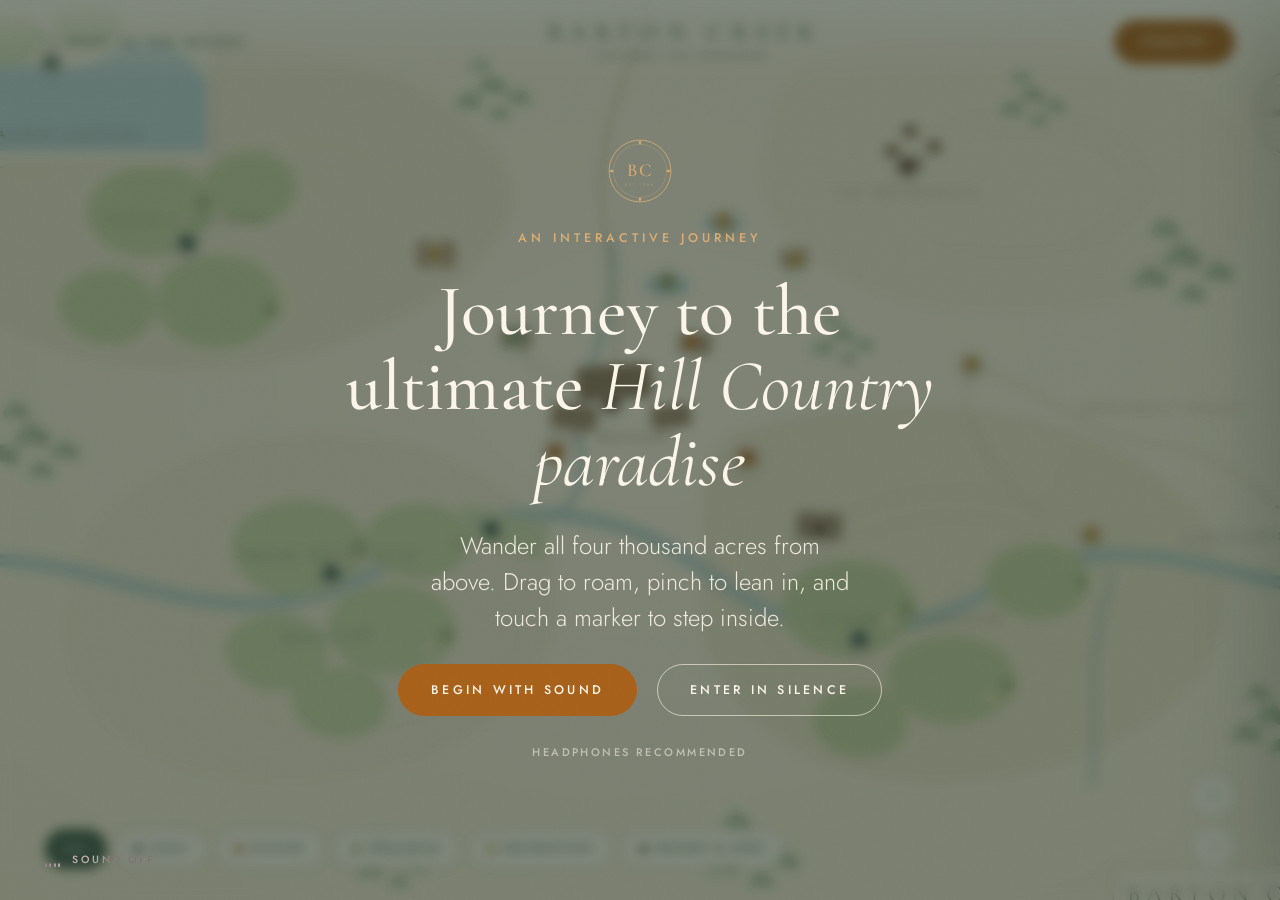
==== explore.html @ b6c53c21 "Build Barton Creek resort site — cinematic multi-page experience Eleven-page static site for Omni Ba" ====
<!DOCTYPE html>
<html lang="en" class="no-js">
<head>
<meta charset="utf-8">
<meta name="viewport" content="width=device-width, initial-scale=1">
<title>Explore the Map — Barton Creek | An Omni Resort & Spa</title>
<meta name="description" content="An interactive journey across all four thousand acres of Barton Creek — the courses, the spa, the creek and everything in between.">
<meta property="og:title" content="Explore the Map — Barton Creek | An Omni Resort & Spa">
<meta property="og:description" content="An interactive journey across all four thousand acres of Barton Creek — the courses, the spa, the creek and everything in between.">
<meta property="og:type" content="website">
<meta property="og:image" content="https://images.unsplash.com/photo-1470071459604-3b5ec3a7fe05?q=80&w=1200&auto=format&fit=crop">
<meta name="theme-color" content="#2c4434">
<link rel="icon" href="data:image/svg+xml,%3Csvg xmlns='http://www.w3.org/2000/svg' viewBox='0 0 64 64'%3E%3Crect width='64' height='64' rx='14' fill='%232c4434'/%3E%3Ctext x='32' y='42' text-anchor='middle' font-family='Georgia,serif' font-size='26' letter-spacing='1' fill='%23fbf6e9'%3EBC%3C/text%3E%3C/svg%3E">
<link rel="preconnect" href="https://fonts.googleapis.com">
<link rel="preconnect" href="https://fonts.gstatic.com" crossorigin>
<link href="https://fonts.googleapis.com/css2?family=Cormorant+Garamond:ital,wght@0,300;0,400;0,500;0,600;1,300;1,400;1,500&family=Jost:ital,wght@0,300;0,400;0,500;1,300&display=swap" rel="stylesheet">
<link rel="stylesheet" href="assets/css/main.css">
<script>(function(){var d=document.documentElement;d.className=d.className.replace("no-js","js");try{if(sessionStorage.getItem("bc-veil")==="1")d.classList.add("veiling");}catch(e){}})();</script>
<noscript><style>[data-reveal],[data-hero-line],[data-hero-fade]{opacity:1!important;transform:none!important}.veil,.preloader,.cursor{display:none!important}</style></noscript>
</head>
<body class="explore-body">
<a class="skip-link" href="#main">Skip to content</a>

<div class="veil" aria-hidden="true"><div class="veil__mark"><svg viewBox="0 0 88 88" fill="none" aria-hidden="true">
<circle cx="44" cy="44" r="42.5" stroke="currentColor" stroke-width="1.1"/>
<circle cx="44" cy="44" r="36.5" stroke="currentColor" stroke-width="0.55" opacity="0.65"/>
<path d="M44 1.8l2 3.1-2 3.1-2-3.1z" fill="currentColor"/>
<path d="M44 79.9l2 3.1-2 3.1-2-3.1z" fill="currentColor"/>
<path d="M1.8 44l3.1-2 3.1 2-3.1 2z" fill="currentColor"/>
<path d="M79.9 44l3.1-2 3.1 2-3.1 2z" fill="currentColor"/>
<text x="44" y="51.5" text-anchor="middle" font-family="Cormorant Garamond, Georgia, serif" font-size="25" font-weight="500" letter-spacing="3" fill="currentColor">BC</text>
<text x="44" y="64" text-anchor="middle" font-family="Jost, sans-serif" font-size="5.2" letter-spacing="2.6" fill="currentColor" opacity="0.8">EST 1986</text>
</svg></div></div>
<div class="grain" aria-hidden="true"></div>
<div class="cursor" aria-hidden="true"><span class="cursor__ring"><span class="cursor__label"></span></span><span class="cursor__dot"></span></div>

<main id="main">
<div class="explore-app">
  <div class="explore-stage">
    <div class="explore-canvas">
      <svg viewBox="0 0 1600 1100" preserveAspectRatio="xMidYMid slice" xmlns="http://www.w3.org/2000/svg" role="img" aria-label="Illustrated map of the Barton Creek estate">
<defs>
  <radialGradient id="mapglow" cx="50%" cy="42%" r="75%">
    <stop offset="0%" stop-color="#f6efdc"/><stop offset="100%" stop-color="#ece2c8"/>
  </radialGradient>
  <g id="oak"><circle cx="0" cy="0" r="9" fill="#aebd9b"/><circle cx="10" cy="5" r="7" fill="#a3b390"/><circle cx="-9" cy="6" r="6.5" fill="#b6c4a4"/></g>
  <g id="grove">
    <use href="#oak" transform="translate(0,0)"/><use href="#oak" transform="translate(30,14) scale(0.8)"/>
    <use href="#oak" transform="translate(-26,18) scale(0.9)"/><use href="#oak" transform="translate(8,32) scale(0.7)"/>
    <use href="#oak" transform="translate(-14,-22) scale(0.75)"/>
  </g>
</defs>

<rect width="1600" height="1100" fill="url(#mapglow)"/>

<!-- terrain patches -->
<path d="M120 180 C300 90 560 130 640 230 C720 330 560 420 420 450 C260 480 80 420 90 320 C95 260 80 210 120 180Z" fill="#e9dfc6" opacity="0.8"/>
<path d="M300 560 C440 480 660 520 700 640 C740 760 620 860 460 870 C300 880 200 800 210 700 C216 640 240 600 300 560Z" fill="#ede3ca" opacity="0.9"/>
<path d="M880 520 C1060 460 1300 500 1360 620 C1420 740 1300 860 1100 870 C940 878 840 780 850 670 C856 610 840 560 880 520Z" fill="#e8ddc2" opacity="0.85"/>
<path d="M950 150 C1120 90 1340 130 1400 230 C1450 320 1340 390 1180 400 C1020 410 900 340 910 250 C915 210 920 180 950 150Z" fill="#eee4cd" opacity="0.8"/>

<!-- contour lines -->
<g fill="none" stroke="#c9bb98" stroke-width="1" opacity="0.55">
  <path d="M340 250 C420 210 540 230 570 290 C600 350 520 400 430 405 C340 410 270 360 280 310 C286 280 300 265 340 250Z"/>
  <path d="M355 268 C425 235 525 252 550 300 C575 348 510 388 435 392 C360 396 300 356 308 316 C313 292 322 280 355 268Z" opacity="0.8"/>
  <path d="M372 287 C430 262 508 276 528 312 C548 348 498 378 440 380 C382 382 332 352 338 322 C342 304 348 296 372 287Z" opacity="0.6"/>
  <path d="M430 640 C510 600 630 620 660 690 C690 760 600 815 500 820 C400 825 330 770 340 715 C346 680 365 665 430 640Z"/>
  <path d="M448 660 C515 628 615 644 640 700 C665 756 590 800 508 804 C426 808 368 762 376 718 C381 690 395 678 448 660Z" opacity="0.75"/>
  <path d="M468 682 C520 658 595 670 615 712 C635 754 580 786 518 788 C456 790 412 756 418 724 C422 704 430 696 468 682Z" opacity="0.55"/>
  <path d="M1000 600 C1090 558 1220 580 1255 655 C1290 730 1195 790 1085 795 C975 800 900 742 912 682 C919 645 935 628 1000 600Z"/>
  <path d="M1018 622 C1095 586 1205 604 1235 666 C1265 728 1182 776 1090 780 C998 784 935 736 945 686 C951 654 962 642 1018 622Z" opacity="0.75"/>
  <path d="M1090 215 C1160 185 1265 200 1290 250 C1315 300 1245 340 1165 343 C1085 346 1030 310 1038 272 C1043 248 1052 232 1090 215Z"/>
  <path d="M1105 232 C1165 207 1252 219 1273 260 C1294 301 1236 333 1170 335 C1104 337 1058 308 1065 277 C1069 257 1075 245 1105 232Z" opacity="0.7"/>
</g>

<!-- Barton Creek -->
<path d="M40 660 C200 615 290 700 420 690 C550 680 570 590 710 602 C850 614 868 706 990 716 C1112 726 1150 642 1268 642 C1386 642 1460 700 1572 678"
  fill="none" stroke="#a8c2bb" stroke-width="13" stroke-linecap="round" opacity="0.95"/>
<path d="M40 660 C200 615 290 700 420 690 C550 680 570 590 710 602 C850 614 868 706 990 716 C1112 726 1150 642 1268 642 C1386 642 1460 700 1572 678"
  fill="none" stroke="#cfe0da" stroke-width="4" stroke-linecap="round" opacity="0.9"/>
<path d="M760 330 C775 400 718 470 730 540 C737 580 712 596 706 601" fill="none" stroke="#a8c2bb" stroke-width="7" stroke-linecap="round" opacity="0.8"/>
<path d="M1240 870 C1252 800 1230 740 1262 660" fill="none" stroke="#a8c2bb" stroke-width="6" stroke-linecap="round" opacity="0.7"/>

<!-- entry drive -->
<path d="M804 40 C800 130 740 200 752 300 C760 366 770 420 762 470" fill="none" stroke="#b8a685" stroke-width="5" stroke-dasharray="1 10" stroke-linecap="round"/>
<path d="M762 470 C820 480 858 452 842 430" fill="none" stroke="#b8a685" stroke-width="4" stroke-dasharray="1 9" stroke-linecap="round"/>
<path d="M762 470 C700 480 668 440 664 426" fill="none" stroke="#b8a685" stroke-width="4" stroke-dasharray="1 9" stroke-linecap="round"/>

<!-- trails -->
<path d="M1120 451 C1180 470 1230 520 1300 530 C1380 542 1430 590 1452 628" fill="none" stroke="#a8946f" stroke-width="2.4" stroke-dasharray="2 8" stroke-linecap="round"/>
<path d="M1120 451 C1100 500 1140 560 1190 600" fill="none" stroke="#a8946f" stroke-width="2" stroke-dasharray="2 8" stroke-linecap="round"/>

<!-- fairways: Fazio Canyons (NW) -->
<g fill="#c6d2a2">
  <path d="M250 270 C290 240 350 248 360 286 C370 324 320 350 280 342 C240 334 222 296 250 270Z"/>
  <path d="M330 350 C376 330 430 350 428 390 C426 430 366 446 330 426 C296 408 296 368 330 350Z"/>
  <path d="M232 360 C268 346 308 364 304 398 C300 432 250 440 224 420 C200 402 204 372 232 360Z"/>
  <path d="M362 252 C390 230 436 236 444 266 C452 296 416 318 384 308 C354 300 340 270 362 252Z"/>
</g>
<!-- fairways: Fazio Foothills (SW) -->
<g fill="#c9d4a6">
  <path d="M400 600 C448 574 510 588 514 630 C518 672 458 694 416 678 C378 664 368 620 400 600Z"/>
  <path d="M500 680 C548 660 606 678 604 718 C602 758 540 772 502 752 C468 734 468 696 500 680Z"/>
  <path d="M398 706 C436 690 480 708 476 744 C472 780 418 788 390 766 C366 746 370 718 398 706Z"/>
  <path d="M530 600 C566 580 614 592 618 624 C622 658 576 676 542 662 C512 650 504 616 530 600Z"/>
  <path d="M460 760 C496 744 540 760 536 794 C532 826 482 834 456 814 C434 796 436 772 460 760Z"/>
</g>
<!-- fairways: Coore Crenshaw (SE) -->
<g fill="#c4cf9e">
  <path d="M950 660 C998 634 1060 648 1064 690 C1068 732 1008 754 966 738 C928 724 918 680 950 660Z"/>
  <path d="M1060 730 C1108 710 1166 728 1164 768 C1162 808 1100 822 1062 802 C1028 784 1028 746 1060 730Z"/>
  <path d="M1150 640 C1186 620 1234 632 1238 664 C1242 698 1196 716 1162 702 C1132 690 1124 656 1150 640Z"/>
  <path d="M980 780 C1016 764 1060 780 1056 814 C1052 846 1002 854 976 834 C954 816 956 796 980 780Z"/>
</g>
<!-- greens & bunkers -->
<g>
  <circle cx="352" cy="290" r="7" fill="#9fb079"/><circle cx="420" cy="396" r="7" fill="#9fb079"/>
  <circle cx="508" cy="634" r="7" fill="#9fb079"/><circle cx="596" cy="722" r="7" fill="#9fb079"/><circle cx="610" cy="628" r="6" fill="#9fb079"/>
  <circle cx="1056" cy="694" r="7" fill="#9fb079"/><circle cx="1156" cy="772" r="7" fill="#9fb079"/><circle cx="1230" cy="668" r="6" fill="#9fb079"/>
  <ellipse cx="334" cy="306" rx="6" ry="4" fill="#efe2bd"/><ellipse cx="438" cy="380" rx="6" ry="4" fill="#efe2bd"/>
  <ellipse cx="488" cy="648" rx="7" ry="4.5" fill="#efe2bd"/><ellipse cx="576" cy="736" rx="6" ry="4" fill="#efe2bd"/>
  <ellipse cx="1036" cy="708" rx="7" ry="4.5" fill="#efe2bd"/><ellipse cx="1140" cy="786" rx="6" ry="4" fill="#efe2bd"/>
</g>
<!-- practice range -->
<path d="M612 590 L700 612 L692 648 L604 626 Z" fill="#cdd8ab" opacity="0.9"/>

<!-- groves -->
<use href="#grove" transform="translate(180,520) scale(1.1)"/>
<use href="#grove" transform="translate(640,170) scale(0.9)"/>
<use href="#grove" transform="translate(1330,340) scale(1.2)"/>
<use href="#grove" transform="translate(1420,800) scale(1)"/>
<use href="#grove" transform="translate(900,930) scale(1.1)"/>
<use href="#grove" transform="translate(540,940) scale(0.85)"/>
<use href="#grove" transform="translate(1180,180) scale(0.8)"/>
<use href="#grove" transform="translate(80,840) scale(0.9)"/>
<use href="#grove" transform="translate(990,420) scale(0.75)"/>

<!-- resort cluster -->
<g>
  <rect x="726" y="452" width="74" height="34" rx="3" fill="#8d7458" transform="rotate(-4 763 469)"/>
  <rect x="700" y="492" width="46" height="24" rx="3" fill="#9b8266" transform="rotate(6 723 504)"/>
  <rect x="800" y="492" width="40" height="22" rx="3" fill="#9b8266" transform="rotate(-7 820 503)"/>
  <rect x="650" y="414" width="30" height="20" rx="3" fill="#a58c6e"/>
  <rect x="828" y="420" width="32" height="20" rx="3" fill="#a58c6e" transform="rotate(5 844 430)"/>
  <ellipse cx="816" cy="372" rx="22" ry="9" fill="#a9cdd0"/>
  <ellipse cx="872" cy="310" rx="18" ry="10" fill="#a9cdd0"/>
  <rect x="930" y="336" width="26" height="18" rx="3" fill="#a58c6e" transform="rotate(-6 943 345)"/>
  <g fill="#b3957a"><rect x="566" y="328" width="16" height="26" rx="2"/><rect x="588" y="328" width="16" height="26" rx="2"/></g>
  <rect x="946" y="600" width="44" height="26" rx="3" fill="#9b8266" transform="rotate(3 968 613)"/>
  <g fill="#8d7458"><rect x="1034" y="232" width="14" height="12" rx="2"/><rect x="1056" y="244" width="14" height="12" rx="2"/><rect x="1076" y="228" width="14" height="12" rx="2"/><rect x="1052" y="212" width="14" height="12" rx="2"/></g>
</g>

<!-- Lake Travis inset -->
<g>
  <rect x="64" y="64" width="300" height="190" rx="4" fill="#f2ead6" stroke="#b9a98a" stroke-width="1.2"/>
  <rect x="72" y="72" width="284" height="174" rx="3" fill="none" stroke="#cabd9c" stroke-width="0.6"/>
  <path d="M84 160 C140 120 200 180 260 140 C310 108 350 150 356 170 L356 238 L72 238 L72 180 Z" fill="#aecdd2" opacity="0.85"/>
  <path d="M150 196 C190 176 250 200 300 184" fill="none" stroke="#cfe0da" stroke-width="3" opacity="0.8"/>
  <g fill="#c6d2a2"><path d="M120 110 C150 96 190 104 192 126 C194 148 156 158 130 148 C108 140 102 122 120 110Z"/><path d="M210 96 C236 86 268 94 268 112 C268 130 238 138 216 130 C198 122 196 104 210 96Z"/></g>
  <circle cx="188" cy="122" r="5" fill="#9fb079"/>
  <text x="214" y="226" text-anchor="middle" font-family="Jost, sans-serif" font-size="13" letter-spacing="3.5" fill="#6b6044">PALMER LAKESIDE</text>
  <text x="214" y="92" text-anchor="middle" font-family="Cormorant Garamond, Georgia, serif" font-style="italic" font-size="16" fill="#7d7457">Lake Travis · 40 min</text>
</g>

<!-- labels -->
<g font-family="Jost, sans-serif" fill="#6e7a5e">
  <text x="336" y="312" text-anchor="middle" font-size="15" letter-spacing="4">FAZIO CANYONS</text>
  <text x="478" y="648" text-anchor="middle" font-size="15" letter-spacing="4">FAZIO FOOTHILLS</text>
  <text x="1062" y="712" text-anchor="middle" font-size="15" letter-spacing="4">COORE CRENSHAW</text>
  <text x="762" y="530" text-anchor="middle" font-size="16" letter-spacing="4.5" fill="#5f4f38">THE RESORT</text>
  <text x="1310" y="500" text-anchor="middle" font-size="13" letter-spacing="3.5" fill="#8a795c">GREENBELT TRAILS</text>
  <text x="1056" y="284" text-anchor="middle" font-size="13" letter-spacing="3.5" fill="#8a795c">THE RESIDENCES</text>
</g>
<g font-family="Cormorant Garamond, Georgia, serif" font-style="italic" fill="#7d8d83">
  <text x="430" y="730" font-size="19" transform="rotate(-3 430 730)">Barton Creek</text>
  <text x="1330" y="630" font-size="17" transform="rotate(-2 1330 630)">to the Greenbelt</text>
  <text x="760" y="84" font-size="16" fill="#94855f">Barton Club Drive</text>
</g>
<text x="1508" y="80" text-anchor="end" font-family="Jost, sans-serif" font-size="13" letter-spacing="3" fill="#8a795c">TO AUSTIN ↗ 25 MIN</text>

<!-- compass -->
<g transform="translate(1448,200)" fill="none" stroke="#8a795c">
  <circle r="44" stroke-width="1"/>
  <circle r="34" stroke-width="0.5" opacity="0.6"/>
  <path d="M0 -42 6 0 0 42 -6 0Z" fill="#8a795c" stroke="none" opacity="0.85"/>
  <path d="M-42 0 0 -6 42 0 0 6Z" fill="#8a795c" stroke="none" opacity="0.4"/>
  <text y="-52" text-anchor="middle" font-family="Jost, sans-serif" font-size="14" letter-spacing="2" fill="#6b6044" stroke="none">N</text>
</g>

<!-- scale bar -->
<g transform="translate(80,1006)" stroke="#8a795c" fill="#6b6044" font-family="Jost, sans-serif" font-size="11" letter-spacing="2">
  <path d="M0 0 H180" stroke-width="1.4"/><path d="M0 -5 V5 M90 -4 V4 M180 -5 V5" stroke-width="1.2"/>
  <text x="0" y="22" stroke="none">0</text><text x="78" y="22" stroke="none">½ MI</text><text x="164" y="22" stroke="none">1 MI</text>
</g>

<!-- cartouche -->
<g transform="translate(1262,952)">
  <rect width="266" height="92" rx="3" fill="#f4edda" stroke="#b9a98a" stroke-width="1.2"/>
  <rect x="7" y="7" width="252" height="78" rx="2" fill="none" stroke="#cabd9c" stroke-width="0.6"/>
  <text x="133" y="36" text-anchor="middle" font-family="Cormorant Garamond, Georgia, serif" font-size="23" letter-spacing="6" fill="#4c5a44">BARTON CREEK</text>
  <text x="133" y="56" text-anchor="middle" font-family="Jost, sans-serif" font-size="9.5" letter-spacing="3.4" fill="#8a795c">AN OMNI RESORT &amp; SPA</text>
  <text x="133" y="74" text-anchor="middle" font-family="Cormorant Garamond, Georgia, serif" font-style="italic" font-size="13" fill="#94855f">Texas Hill Country · est. 1986</text>
</g>

<!-- frame -->
<rect x="26" y="26" width="1548" height="1048" fill="none" stroke="#a8997a" stroke-width="1.6"/>
<rect x="38" y="38" width="1524" height="1024" fill="none" stroke="#bfb191" stroke-width="0.7"/>
<g fill="#a8997a">
  <path d="M26 26l8 0 0 8-8 0z" opacity="0"/>
  <path d="M26 20l4 6-4 6-4-6z"/><path d="M1574 20l4 6-4 6-4-6z"/>
  <path d="M26 1068l4 6-4 6-4-6z"/><path d="M1574 1068l4 6-4 6-4-6z"/>
</g>
</svg>
      <div class="explore-pins"></div>
    </div>
  </div>

  <div class="explore-chrome">
    <div class="explore-topbar">
      <a class="header-link header-link--ghost" style="color:var(--c-pine)" href="index.html"><svg viewBox="0 0 16 16" aria-hidden="true"><path d="M1 8h13M9.5 3.5 14 8l-4.5 4.5" fill="none" stroke="currentColor" stroke-width="1.4"/></svg> Back to the resort</a>
      <a class="brand" style="color:var(--c-pine)" href="index.html" aria-label="Barton Creek home">
        <span class="brand__name">Barton Creek</span>
        <span class="brand__sub">Explore the Grounds</span>
      </a>
      <a class="btn btn--solid btn--nav" href="contact.html#inquire">Inquire</a>
    </div>
    <div class="explore-bottombar">
      <div class="explore-filters" role="group" aria-label="Filter locations">
        <button class="chip is-active" data-cat="all">All</button>
        <button class="chip" data-cat="golf"><i style="background:var(--c-pine)"></i>Golf</button>
        <button class="chip" data-cat="dine"><i style="background:var(--c-copper)"></i>Dining</button>
        <button class="chip" data-cat="well"><i style="background:#7d8d5e"></i>Wellness</button>
        <button class="chip" data-cat="play"><i style="background:#b08d3e"></i>Recreation</button>
        <button class="chip" data-cat="stay"><i style="background:#5f4632"></i>Resort &amp; Stay</button>
      </div>
      <div class="explore-zoom">
        <button class="zoom-btn" data-zoom="in" aria-label="Zoom in">+</button>
        <button class="zoom-btn" data-zoom="out" aria-label="Zoom out">−</button>
      </div>
    </div>
  </div>

  <p class="explore-hint">Drag to wander · Scroll to zoom</p>

  <aside class="explore-drawer" aria-label="Location details">
    <div class="explore-drawer__media">
      <img src="" alt="">
      <button class="explore-drawer__close" aria-label="Close panel">×</button>
    </div>
    <div class="explore-drawer__body">
      <p class="explore-drawer__cat"></p>
      <h2 class="explore-drawer__title"></h2>
      <p class="explore-drawer__desc"></p>
      <ul class="explore-drawer__facts"></ul>
      <a class="btn btn--solid explore-drawer__link" href="contact.html" style="align-self:flex-start;margin-top:1rem">Inquire <svg class="btn-arrow" viewBox="0 0 16 16" aria-hidden="true"><path d="M1 8h13M9.5 3.5 14 8l-4.5 4.5" fill="none" stroke="currentColor" stroke-width="1.4"/></svg></a>
    </div>
  </aside>

  <div class="explore-intro">
    <div class="explore-intro__inner">
      <div class="menu__brandmark" style="width:6.4rem;height:6.4rem"><svg viewBox="0 0 88 88" fill="none" aria-hidden="true">
<circle cx="44" cy="44" r="42.5" stroke="currentColor" stroke-width="1.1"/>
<circle cx="44" cy="44" r="36.5" stroke="currentColor" stroke-width="0.55" opacity="0.65"/>
<path d="M44 1.8l2 3.1-2 3.1-2-3.1z" fill="currentColor"/>
<path d="M44 79.9l2 3.1-2 3.1-2-3.1z" fill="currentColor"/>
<path d="M1.8 44l3.1-2 3.1 2-3.1 2z" fill="currentColor"/>
<path d="M79.9 44l3.1-2 3.1 2-3.1 2z" fill="currentColor"/>
<text x="44" y="51.5" text-anchor="middle" font-family="Cormorant Garamond, Georgia, serif" font-size="25" font-weight="500" letter-spacing="3" fill="currentColor">BC</text>
<text x="44" y="64" text-anchor="middle" font-family="Jost, sans-serif" font-size="5.2" letter-spacing="2.6" fill="currentColor" opacity="0.8">EST 1986</text>
</svg></div>
      <p class="eyebrow eyebrow--bare eyebrow--light">An interactive journey</p>
      <h1 class="display-s">Journey to the ultimate <em class="italic">Hill Country paradise</em></h1>
      <p class="lead" style="max-width:42rem;opacity:.9">Wander all four thousand acres from above. Drag to roam, pinch to lean in, and touch a marker to step inside.</p>
      <div class="cta__actions">
        <button class="btn btn--copper-light" data-enter-map data-sound-start="on">Begin with sound</button>
        <button class="btn btn--light" data-enter-map data-sound-start="off">Enter in silence</button>
      </div>
      <p class="label" style="opacity:.55">Headphones recommended</p>
    </div>
  </div>
</div>
</main>

<button class="sound-toggle" aria-label="Toggle ambient sound">
  <span class="sound-toggle__bars" aria-hidden="true"><i></i><i></i><i></i><i></i></span>
  <span class="sound-toggle__label">Sound off</span>
</button>

<script src="assets/js/vendor/gsap.min.js"></script>
<script src="assets/js/vendor/ScrollTrigger.min.js"></script>
<script src="assets/js/vendor/lenis.min.js"></script>
<script src="assets/js/main.js"></script>
<script src="assets/js/explore.js"></script>
</body>
</html>
---- assets/css/main.css ----
/* ==========================================================================
   BARTON CREEK — An Omni Resort & Spa
   Design system & components
   --------------------------------------------------------------------------
   Type:    "Cormorant Garamond" (display serif) / "Jost" (geometric sans)
   Palette: pine green · warm cream · limestone copper · sage
   ========================================================================== */

/* --------------------------------------------------------------------------
   0. Tokens
   -------------------------------------------------------------------------- */
:root {
  /* color */
  --c-pine: #3c5a46;
  --c-pine-deep: #2c4434;
  --c-ink: #1d2c23;
  --c-cream: #fbf6e9;
  --c-cream-soft: #fffdf3;
  --c-sand: #efe7d3;
  --c-sand-deep: #e3d8bd;
  --c-sage: #8fa089;
  --c-sage-soft: #b9c2ad;
  --c-copper: #a8611a;
  --c-copper-soft: #c4854a;
  --c-gold: #dcae72;
  --c-white: #fffbe7;
  --c-error: #b03a2e;
  --c-success: #19794f;

  /* type */
  --f-serif: "Cormorant Garamond", "Times New Roman", serif;
  --f-sans: "Jost", "Century Gothic", "Futura", sans-serif;

  --fs-display: clamp(4.6rem, 8.4vw, 10.4rem);
  --fs-display-s: clamp(3.6rem, 6vw, 7.2rem);
  --fs-h1: clamp(3.8rem, 5.4vw, 6.4rem);
  --fs-h2: clamp(2.8rem, 3.6vw, 4.4rem);
  --fs-h3: clamp(2.2rem, 2.6vw, 3rem);
  --fs-h4: 2rem;
  --fs-lead: clamp(1.9rem, 2.1vw, 2.4rem);
  --fs-body: 1.7rem;
  --fs-body-s: 1.45rem;
  --fs-eyebrow: 1.25rem;
  --fs-label: 1.1rem;

  /* rhythm */
  --space-section: clamp(9rem, 13vw, 17rem);
  --space-block: clamp(4.5rem, 6vw, 8rem);
  --gutter: clamp(2rem, 4vw, 6.4rem);
  --container: 144rem;
  --container-narrow: 92rem;

  /* motion */
  --ease-out: cubic-bezier(0.22, 1, 0.36, 1);
  --ease-in-out: cubic-bezier(0.65, 0, 0.35, 1);
  --ease-expo: cubic-bezier(0.16, 1, 0.3, 1);
  --dur: 0.65s;

  /* chrome */
  --nav-h: 8.8rem;
  --radius: 0.4rem;
  --hairline: 1px solid rgba(60, 90, 70, 0.22);
  --hairline-light: 1px solid rgba(255, 251, 231, 0.22);
}

/* --------------------------------------------------------------------------
   1. Reset & base
   -------------------------------------------------------------------------- */
*,
*::before,
*::after {
  box-sizing: border-box;
  margin: 0;
  padding: 0;
}

html {
  font-size: 62.5%;
  -webkit-text-size-adjust: 100%;
}

html.lenis,
html.lenis body {
  height: auto;
}
.lenis.lenis-smooth {
  scroll-behavior: auto !important;
}
.lenis.lenis-stopped {
  overflow: hidden;
}

body {
  font-family: var(--f-sans);
  font-size: var(--fs-body);
  font-weight: 300;
  line-height: 1.55;
  letter-spacing: 0.01em;
  color: var(--c-pine);
  background-color: var(--c-cream);
  -webkit-font-smoothing: antialiased;
  -moz-osx-font-smoothing: grayscale;
  min-height: 100vh;
  overflow-x: clip;
}

::selection {
  background: var(--c-copper);
  color: var(--c-cream);
}

img,
video,
svg {
  display: block;
  max-width: 100%;
}

img {
  height: auto;
}

a {
  color: inherit;
  text-decoration: none;
}

button {
  font: inherit;
  color: inherit;
  background: none;
  border: 0;
  cursor: pointer;
}

ul,
ol {
  list-style: none;
}

:focus-visible {
  outline: 2px solid var(--c-copper);
  outline-offset: 3px;
}

@media (prefers-reduced-motion: reduce) {
  *,
  *::before,
  *::after {
    animation-duration: 0.01ms !important;
    animation-iteration-count: 1 !important;
    transition-duration: 0.01ms !important;
    scroll-behavior: auto !important;
  }
}

/* --------------------------------------------------------------------------
   2. Typography
   -------------------------------------------------------------------------- */
.font-serif {
  font-family: var(--f-serif);
}

.eyebrow {
  display: inline-flex;
  align-items: center;
  gap: 1.6rem;
  font-family: var(--f-sans);
  font-size: var(--fs-eyebrow);
  font-weight: 500;
  letter-spacing: 0.32em;
  text-transform: uppercase;
  color: var(--c-copper);
  line-height: 1.2;
}

.eyebrow::before {
  content: "";
  width: 3.6rem;
  height: 1px;
  background: currentColor;
  opacity: 0.55;
  flex: none;
}

.eyebrow--bare::before {
  display: none;
}

.eyebrow--light {
  color: var(--c-gold);
}

.display,
.display-s,
.h1,
.h2,
.h3 {
  font-family: var(--f-serif);
  font-weight: 500;
  color: inherit;
}

.display {
  font-size: var(--fs-display);
  line-height: 1.02;
  letter-spacing: 0.005em;
}

.display-s {
  font-size: var(--fs-display-s);
  line-height: 1.05;
}

.h1 {
  font-size: var(--fs-h1);
  line-height: 1.08;
}

.h2 {
  font-size: var(--fs-h2);
  line-height: 1.14;
}

.h3 {
  font-size: var(--fs-h3);
  line-height: 1.2;
}

.h4 {
  font-family: var(--f-sans);
  font-size: var(--fs-h4);
  font-weight: 400;
  letter-spacing: 0.02em;
  line-height: 1.3;
}

.caps-serif {
  text-transform: uppercase;
  letter-spacing: 0.2em;
  font-weight: 500;
}

.italic {
  font-style: italic;
  font-weight: 400;
}

.lead {
  font-size: var(--fs-lead);
  font-weight: 300;
  line-height: 1.5;
  letter-spacing: 0;
}

.body-s {
  font-size: var(--fs-body-s);
}

.label {
  font-size: var(--fs-label);
  font-weight: 500;
  letter-spacing: 0.22em;
  text-transform: uppercase;
}

.measure {
  max-width: 56rem;
}

.measure-wide {
  max-width: 76rem;
}

.t-center {
  text-align: center;
}

.t-light {
  color: var(--c-cream);
}

.t-copper {
  color: var(--c-copper);
}

/* Split-text reveal scaffolding */
.split-lines .line {
  display: block;
  overflow: hidden;
}
.split-lines .line > .line-inner {
  display: block;
  transform: translateY(120%);
}
html.no-js .split-lines .line > .line-inner,
html.reduced .split-lines .line > .line-inner {
  transform: none;
}

[data-reveal] {
  opacity: 0;
  transform: translateY(3.2rem);
  will-change: transform, opacity;
}
html.no-js [data-reveal],
html.reduced [data-reveal] {
  opacity: 1;
  transform: none;
}

/* --------------------------------------------------------------------------
   3. Layout primitives
   -------------------------------------------------------------------------- */
.container {
  width: 100%;
  max-width: var(--container);
  margin-inline: auto;
  padding-inline: var(--gutter);
}

.container--narrow {
  max-width: var(--container-narrow);
}

.section {
  position: relative;
  padding-block: var(--space-section);
}

.section--flush-top {
  padding-top: 0;
}
.section--flush-bottom {
  padding-bottom: 0;
}

.section--pine {
  background: var(--c-pine);
  color: var(--c-cream);
}

.section--ink {
  background: var(--c-ink);
  color: var(--c-cream);
}

.section--sand {
  background: var(--c-sand);
}

.section--cream-soft {
  background: var(--c-cream-soft);
}

.section-head {
  display: flex;
  flex-direction: column;
  gap: 2.4rem;
  margin-bottom: var(--space-block);
}

.section-head--center {
  align-items: center;
  text-align: center;
}

.section-head--split {
  flex-direction: row;
  align-items: flex-end;
  justify-content: space-between;
  gap: 4rem;
  flex-wrap: wrap;
}

.rule {
  border: 0;
  border-top: var(--hairline);
}

.section--pine .rule,
.section--ink .rule {
  border-top: var(--hairline-light);
}

/* --------------------------------------------------------------------------
   4. Buttons & links
   -------------------------------------------------------------------------- */
.btn {
  position: relative;
  display: inline-flex;
  align-items: center;
  justify-content: center;
  gap: 1.2rem;
  min-height: 5.2rem;
  padding: 1.4rem 3.2rem;
  font-family: var(--f-sans);
  font-size: 1.25rem;
  font-weight: 500;
  letter-spacing: 0.26em;
  text-transform: uppercase;
  line-height: 1;
  color: var(--c-pine);
  border: 1px solid currentColor;
  border-radius: 100rem;
  overflow: hidden;
  isolation: isolate;
  transition: color 0.45s var(--ease-out), border-color 0.45s var(--ease-out);
}

.btn::after {
  content: "";
  position: absolute;
  inset: -1px;
  z-index: -1;
  background: var(--c-pine);
  border-radius: inherit;
  transform: translateY(102%);
  transition: transform 0.55s var(--ease-expo);
}

.btn:hover {
  color: var(--c-cream);
}

.btn:hover::after {
  transform: translateY(0);
}

.btn .btn-arrow {
  width: 1.5rem;
  height: 1.5rem;
  flex: none;
  transition: transform 0.45s var(--ease-out);
}

.btn:hover .btn-arrow {
  transform: translateX(0.4rem);
}

.btn--solid {
  color: var(--c-cream);
  background: var(--c-copper);
  border-color: var(--c-copper);
}
.btn--solid::after {
  background: var(--c-pine);
}
.btn--solid:hover {
  border-color: var(--c-pine);
}

.btn--light {
  color: var(--c-cream);
  border-color: rgba(255, 251, 231, 0.6);
}
.btn--light::after {
  background: var(--c-cream);
}
.btn--light:hover {
  color: var(--c-pine);
  border-color: var(--c-cream);
}

.btn--copper-light {
  color: var(--c-cream);
  background: var(--c-copper);
  border-color: var(--c-copper);
}
.btn--copper-light::after {
  background: var(--c-cream);
}
.btn--copper-light:hover {
  color: var(--c-pine);
  border-color: var(--c-cream);
}

/* Arrow text link */
.link-arrow {
  position: relative;
  display: inline-flex;
  align-items: center;
  gap: 1.4rem;
  font-size: 1.25rem;
  font-weight: 500;
  letter-spacing: 0.26em;
  text-transform: uppercase;
  color: inherit;
  padding-bottom: 0.6rem;
}

.link-arrow::after {
  content: "";
  position: absolute;
  left: 0;
  bottom: 0;
  width: 100%;
  height: 1px;
  background: currentColor;
  transform-origin: right;
  transform: scaleX(0.35);
  opacity: 0.45;
  transition: transform 0.55s var(--ease-expo), opacity 0.4s;
}

.link-arrow:hover::after {
  transform-origin: left;
  transform: scaleX(1);
  opacity: 1;
}

.link-arrow svg {
  width: 1.4rem;
  height: 1.4rem;
  transition: transform 0.45s var(--ease-out);
}

.link-arrow:hover svg {
  transform: translateX(0.5rem);
}

/* Underline word link (footer/menus) */
.uline {
  position: relative;
  display: inline-block;
}
.uline::after {
  content: "";
  position: absolute;
  left: 0;
  bottom: -0.2em;
  width: 100%;
  height: 1px;
  background: currentColor;
  transform: scaleX(0);
  transform-origin: right;
  transition: transform 0.5s var(--ease-expo);
}
.uline:hover::after {
  transform: scaleX(1);
  transform-origin: left;
}

/* --------------------------------------------------------------------------
   5. Preloader
   -------------------------------------------------------------------------- */
.preloader {
  position: fixed;
  inset: 0;
  z-index: 1000;
  display: flex;
  align-items: center;
  justify-content: center;
  background: var(--c-pine-deep);
  color: var(--c-cream);
}

.preloader__inner {
  display: flex;
  flex-direction: column;
  align-items: center;
  gap: 3.2rem;
  text-align: center;
}

.preloader__mark {
  width: 7.2rem;
  height: 7.2rem;
  color: var(--c-gold);
}

.preloader__word {
  font-family: var(--f-serif);
  font-size: clamp(2rem, 3vw, 2.8rem);
  letter-spacing: 0.42em;
  text-transform: uppercase;
  padding-left: 0.42em; /* optically recenter tracked caps */
}

.preloader__word span {
  display: inline-block;
  opacity: 0;
  transform: translateY(1.2rem);
}

.preloader__sub {
  font-size: 1.1rem;
  letter-spacing: 0.34em;
  text-transform: uppercase;
  color: var(--c-sage-soft);
  opacity: 0;
}

.preloader__count {
  position: absolute;
  right: clamp(2.4rem, 5vw, 6.4rem);
  bottom: clamp(2rem, 4vw, 4.8rem);
  font-family: var(--f-serif);
  font-size: clamp(4.8rem, 8vw, 9.6rem);
  font-weight: 300;
  line-height: 1;
  color: rgba(255, 251, 231, 0.5);
  font-variant-numeric: tabular-nums;
}

.preloader__bar {
  position: absolute;
  left: 0;
  bottom: 0;
  width: 100%;
  height: 2px;
  background: rgba(255, 251, 231, 0.14);
}

.preloader__bar i {
  display: block;
  height: 100%;
  width: 0%;
  background: var(--c-gold);
}

html.no-js .preloader {
  display: none;
}

/* --------------------------------------------------------------------------
   6. Page veil (transitions)
   -------------------------------------------------------------------------- */
.veil {
  position: fixed;
  inset: 0;
  z-index: 990;
  background: var(--c-pine-deep);
  transform: translateY(101%);
  pointer-events: none;
}

.veil__mark {
  position: absolute;
  top: 50%;
  left: 50%;
  width: 6rem;
  height: 6rem;
  transform: translate(-50%, -50%);
  color: var(--c-gold);
  opacity: 0;
}

html.veiling .veil {
  transform: translateY(0);
}

html.no-js .veil {
  display: none;
}

/* Hero copy stays hidden until the entrance timeline takes over */
html.js [data-hero-line],
html.js [data-hero-fade] {
  opacity: 0;
}

html.no-js [data-hero-line],
html.no-js [data-hero-fade],
html.reduced [data-hero-line],
html.reduced [data-hero-fade] {
  opacity: 1 !important;
}

/* --------------------------------------------------------------------------
   7. Grain overlay
   -------------------------------------------------------------------------- */
.grain {
  position: fixed;
  inset: -50%;
  z-index: 980;
  pointer-events: none;
  background-image: url("data:image/svg+xml,%3Csvg xmlns='http://www.w3.org/2000/svg' width='240' height='240'%3E%3Cfilter id='n'%3E%3CfeTurbulence type='fractalNoise' baseFrequency='0.85' numOctaves='2' stitchTiles='stitch'/%3E%3CfeColorMatrix type='saturate' values='0'/%3E%3C/filter%3E%3Crect width='100%25' height='100%25' filter='url(%23n)' opacity='0.5'/%3E%3C/svg%3E");
  opacity: 0.045;
  animation: grain-shift 0.9s steps(2) infinite;
}

@keyframes grain-shift {
  0% { transform: translate(0, 0); }
  25% { transform: translate(-1.5%, 1%); }
  50% { transform: translate(1%, -1.5%); }
  75% { transform: translate(-1%, -1%); }
  100% { transform: translate(1.5%, 1%); }
}

/* --------------------------------------------------------------------------
   8. Custom cursor
   -------------------------------------------------------------------------- */
.cursor {
  position: fixed;
  top: 0;
  left: 0;
  z-index: 1010;
  pointer-events: none;
  opacity: 0;
}

.cursor__ring {
  position: absolute;
  top: -2.2rem;
  left: -2.2rem;
  width: 4.4rem;
  height: 4.4rem;
  border: 1px solid rgba(168, 97, 26, 0.7);
  border-radius: 50%;
  display: flex;
  align-items: center;
  justify-content: center;
  background: rgba(251, 246, 233, 0);
  transition: transform 0.35s var(--ease-out), background 0.35s, border-color 0.35s;
}

.cursor__dot {
  position: absolute;
  top: -0.25rem;
  left: -0.25rem;
  width: 0.5rem;
  height: 0.5rem;
  background: var(--c-copper);
  border-radius: 50%;
}

.cursor__label {
  font-size: 1rem;
  font-weight: 500;
  letter-spacing: 0.2em;
  text-transform: uppercase;
  color: var(--c-pine);
  opacity: 0;
  transform: scale(0.6);
  transition: opacity 0.3s, transform 0.3s var(--ease-out);
  white-space: nowrap;
}

.cursor.is-hover .cursor__ring {
  transform: scale(1.5);
  border-color: rgba(168, 97, 26, 0.9);
}

.cursor.has-label .cursor__ring {
  transform: scale(2.1);
  background: rgba(251, 246, 233, 0.92);
  border-color: rgba(168, 97, 26, 0.25);
}

.cursor.has-label .cursor__label {
  opacity: 1;
  transform: scale(1);
}

.cursor.has-label .cursor__dot {
  opacity: 0;
}

@media (hover: none), (pointer: coarse) {
  .cursor {
    display: none;
  }
}

/* --------------------------------------------------------------------------
   9. Header / navigation
   -------------------------------------------------------------------------- */
.site-header {
  position: fixed;
  top: 0;
  left: 0;
  right: 0;
  z-index: 900;
  transition: transform 0.6s var(--ease-out);
}

.site-header.is-hidden {
  transform: translateY(-105%);
}

.site-header__bar {
  position: relative;
  display: grid;
  grid-template-columns: 1fr auto 1fr;
  align-items: center;
  height: var(--nav-h);
  padding-inline: clamp(2rem, 3.5vw, 5.6rem);
  color: var(--c-cream);
  transition: color 0.5s, background-color 0.5s, backdrop-filter 0.5s;
}

.site-header::after {
  content: "";
  position: absolute;
  left: 0;
  right: 0;
  bottom: 0;
  height: 1px;
  background: currentColor;
  opacity: 0;
  transition: opacity 0.5s;
}

.site-header.is-solid .site-header__bar {
  color: var(--c-pine);
  background: rgba(251, 246, 233, 0.86);
  -webkit-backdrop-filter: blur(14px);
  backdrop-filter: blur(14px);
}

.site-header.is-solid::after {
  opacity: 0.14;
  color: var(--c-pine);
}

/* dark pages (light chrome stays) */
.site-header--dark .site-header__bar {
  color: var(--c-cream);
}

.header-left {
  display: flex;
  align-items: center;
  gap: clamp(1.6rem, 2.4vw, 3.6rem);
  justify-self: start;
}

.header-right {
  display: flex;
  align-items: center;
  gap: clamp(1.6rem, 2.4vw, 3.2rem);
  justify-self: end;
}

.menu-toggle {
  display: inline-flex;
  align-items: center;
  gap: 1.4rem;
  font-size: 1.2rem;
  font-weight: 500;
  letter-spacing: 0.26em;
  text-transform: uppercase;
  padding: 1rem 0;
}

.menu-toggle__icon {
  position: relative;
  width: 3rem;
  height: 1.1rem;
  flex: none;
}

.menu-toggle__icon i {
  position: absolute;
  left: 0;
  width: 100%;
  height: 1.5px;
  background: currentColor;
  transition: transform 0.45s var(--ease-out), width 0.45s var(--ease-out);
}

.menu-toggle__icon i:first-child {
  top: 0;
}

.menu-toggle__icon i:last-child {
  bottom: 0;
  width: 65%;
}

.menu-toggle:hover .menu-toggle__icon i:last-child {
  width: 100%;
}

.header-link {
  font-size: 1.2rem;
  font-weight: 500;
  letter-spacing: 0.26em;
  text-transform: uppercase;
  opacity: 0.95;
}

.header-link--ghost {
  display: inline-flex;
  align-items: center;
  gap: 1rem;
}

.header-link--ghost svg {
  width: 1.3rem;
  height: 1.3rem;
}

.btn--nav {
  min-height: 4.4rem;
  padding: 1.1rem 2.6rem;
  font-size: 1.15rem;
}

.brand {
  display: flex;
  flex-direction: column;
  align-items: center;
  gap: 0.5rem;
  justify-self: center;
  text-align: center;
}

.brand__name {
  font-family: var(--f-serif);
  font-size: clamp(1.9rem, 2vw, 2.3rem);
  font-weight: 500;
  letter-spacing: 0.38em;
  text-transform: uppercase;
  padding-left: 0.38em;
  line-height: 1;
  white-space: nowrap;
}

.brand__sub {
  font-size: 0.92rem;
  font-weight: 500;
  letter-spacing: 0.4em;
  text-transform: uppercase;
  opacity: 0.78;
  padding-left: 0.4em;
  white-space: nowrap;
}

@media (max-width: 900px) {
  .header-link--hide-m {
    display: none;
  }
}

@media (max-width: 640px) {
  .menu-toggle__text {
    display: none;
  }
  .brand__sub {
    display: none;
  }
  .btn--nav {
    padding: 1rem 1.8rem;
  }
}

/* --------------------------------------------------------------------------
   10. Full-screen menu
   -------------------------------------------------------------------------- */
.menu {
  position: fixed;
  inset: 0;
  z-index: 950;
  background: var(--c-pine-deep);
  color: var(--c-cream);
  visibility: hidden;
  clip-path: inset(0 0 100% 0);
  display: flex;
  flex-direction: column;
}

.menu.is-open {
  visibility: visible;
}

.menu__chrome {
  display: flex;
  align-items: center;
  justify-content: space-between;
  height: var(--nav-h);
  padding-inline: clamp(2rem, 3.5vw, 5.6rem);
  flex: none;
}

.menu__brandmark {
  width: 4.4rem;
  height: 4.4rem;
  color: var(--c-gold);
}

.menu-close {
  display: inline-flex;
  align-items: center;
  gap: 1.4rem;
  font-size: 1.2rem;
  font-weight: 500;
  letter-spacing: 0.26em;
  text-transform: uppercase;
}

.menu-close__x {
  position: relative;
  width: 2.6rem;
  height: 2.6rem;
  flex: none;
}

.menu-close__x i {
  position: absolute;
  top: 50%;
  left: 0;
  width: 100%;
  height: 1.5px;
  background: currentColor;
  transition: transform 0.4s var(--ease-out);
}

.menu-close__x i:first-child {
  transform: rotate(45deg);
}
.menu-close__x i:last-child {
  transform: rotate(-45deg);
}

.menu-close:hover .menu-close__x i:first-child {
  transform: rotate(135deg);
}
.menu-close:hover .menu-close__x i:last-child {
  transform: rotate(45deg);
}

.menu__body {
  flex: 1;
  display: grid;
  grid-template-columns: 1.15fr 0.85fr;
  gap: clamp(3rem, 6vw, 9rem);
  align-items: center;
  padding-inline: clamp(2.4rem, 6vw, 9.6rem);
  min-height: 0;
}

.menu__nav {
  display: flex;
  flex-direction: column;
  gap: clamp(0.2rem, 0.8vh, 1rem);
}

.menu__link {
  position: relative;
  display: inline-flex;
  align-items: baseline;
  gap: 2rem;
  width: fit-content;
  font-family: var(--f-serif);
  font-size: clamp(3.2rem, 5.2vh, 5rem);
  font-weight: 500;
  line-height: 1.18;
  color: var(--c-cream);
  overflow: hidden;
}

.menu__link sup {
  font-family: var(--f-sans);
  font-size: 1.1rem;
  font-weight: 500;
  letter-spacing: 0.2em;
  color: var(--c-gold);
}

.menu__link .menu__word {
  display: inline-block;
  transition: transform 0.5s var(--ease-expo), color 0.4s;
}

.menu__link:hover .menu__word {
  transform: translateX(1.2rem);
  color: var(--c-gold);
}

.menu__link.is-current .menu__word {
  color: var(--c-gold);
  font-style: italic;
}

.menu__aside {
  display: flex;
  flex-direction: column;
  gap: 3.2rem;
}

.menu__preview {
  position: relative;
  aspect-ratio: 4 / 5;
  max-height: 46vh;
  overflow: hidden;
  border-radius: var(--radius);
}

.menu__preview img {
  position: absolute;
  inset: 0;
  width: 100%;
  height: 100%;
  object-fit: cover;
  opacity: 0;
  transform: scale(1.08);
  transition: opacity 0.6s var(--ease-out), transform 1.2s var(--ease-out);
}

.menu__preview img.is-active {
  opacity: 1;
  transform: scale(1);
}

.menu__meta {
  display: flex;
  flex-direction: column;
  gap: 1rem;
  font-size: 1.3rem;
  letter-spacing: 0.06em;
  color: var(--c-sage-soft);
}

.menu__meta a:hover {
  color: var(--c-gold);
}

.menu__footer {
  flex: none;
  display: flex;
  align-items: center;
  justify-content: space-between;
  gap: 2rem;
  padding: 2.4rem clamp(2.4rem, 6vw, 9.6rem);
  border-top: var(--hairline-light);
  font-size: 1.15rem;
  letter-spacing: 0.22em;
  text-transform: uppercase;
  color: var(--c-sage-soft);
}

.menu__footer-links {
  display: flex;
  gap: 2.8rem;
}

.menu__footer-links a:hover {
  color: var(--c-gold);
}

@media (max-width: 900px) {
  .menu__body {
    grid-template-columns: 1fr;
    align-content: center;
  }
  .menu__aside {
    display: none;
  }
  .menu__footer {
    flex-direction: column;
    align-items: flex-start;
  }
}

@media (max-height: 700px) {
  .menu__link {
    font-size: clamp(2.6rem, 4.6vh, 4rem);
  }
}

/* --------------------------------------------------------------------------
   11. Hero (home)
   -------------------------------------------------------------------------- */
.hero {
  position: relative;
  min-height: 100vh;
  min-height: 100svh;
  display: flex;
  align-items: flex-end;
  color: var(--c-cream);
  overflow: clip;
}

.hero__media {
  position: absolute;
  inset: 0;
  z-index: -2;
  overflow: hidden;
}

.hero__media img {
  width: 100%;
  height: 112%;
  object-fit: cover;
  transform-origin: center;
}

.hero__scrim {
  position: absolute;
  inset: 0;
  z-index: -1;
  background:
    linear-gradient(180deg, rgba(29, 44, 35, 0.42) 0%, rgba(29, 44, 35, 0.05) 32%, rgba(29, 44, 35, 0.08) 55%, rgba(29, 44, 35, 0.66) 100%);
}

.hero__inner {
  position: relative;
  width: 100%;
  padding: 0 clamp(2rem, 4vw, 6.4rem) clamp(4.8rem, 9vh, 9.6rem);
  display: flex;
  flex-direction: column;
  gap: clamp(2.8rem, 4vh, 4.4rem);
}

.hero__heading {
  display: flex;
  flex-direction: column;
  gap: 0.6rem;
}

.hero__kicker {
  font-size: clamp(1.3rem, 1.6vw, 1.6rem);
  font-weight: 500;
  letter-spacing: 0.5em;
  text-transform: uppercase;
  color: var(--c-gold);
  margin-bottom: 2rem;
}

.hero__line-1 {
  font-family: var(--f-serif);
  font-size: clamp(2rem, 3.4vw, 3.6rem);
  font-weight: 500;
  letter-spacing: 0.46em;
  text-transform: uppercase;
  line-height: 1.25;
}

.hero__line-2 {
  font-family: var(--f-serif);
  font-size: clamp(4.4rem, 9.2vw, 11.6rem);
  font-weight: 400;
  line-height: 1.02;
  letter-spacing: 0;
  max-width: 14em;
}

.hero__line-2 em {
  font-style: italic;
  font-weight: 300;
}

.hero__foot {
  display: flex;
  align-items: flex-end;
  justify-content: space-between;
  gap: 3.2rem;
  flex-wrap: wrap;
}

.hero__tagline {
  max-width: 38rem;
  font-size: 1.6rem;
  font-weight: 300;
  letter-spacing: 0.04em;
  line-height: 1.6;
  color: rgba(255, 251, 231, 0.92);
}

.hero__actions {
  display: flex;
  align-items: center;
  gap: 2rem;
  flex-wrap: wrap;
}

.hero__scroll {
  position: absolute;
  right: clamp(2rem, 4vw, 6.4rem);
  bottom: clamp(4.8rem, 9vh, 9.6rem);
  display: flex;
  flex-direction: column;
  align-items: center;
  gap: 1.4rem;
  font-size: 1rem;
  letter-spacing: 0.32em;
  text-transform: uppercase;
  color: rgba(255, 251, 231, 0.85);
  writing-mode: vertical-rl;
}

.hero__scroll i {
  width: 1px;
  height: 6.4rem;
  background: linear-gradient(to bottom, transparent, currentColor);
  overflow: hidden;
  position: relative;
}

.hero__scroll i::after {
  content: "";
  position: absolute;
  inset: 0;
  background: var(--c-gold);
  transform: translateY(-100%);
  animation: scroll-drip 2.4s var(--ease-in-out) infinite;
}

@keyframes scroll-drip {
  0% { transform: translateY(-100%); }
  55% { transform: translateY(0); }
  100% { transform: translateY(100%); }
}

@media (max-width: 760px) {
  .hero__scroll {
    display: none;
  }
}

/* Sub-page hero */
.page-hero {
  position: relative;
  min-height: clamp(52rem, 78vh, 84rem);
  display: flex;
  align-items: flex-end;
  color: var(--c-cream);
  overflow: clip;
}

.page-hero--tall {
  min-height: 100svh;
}

.page-hero__media {
  position: absolute;
  inset: 0;
  z-index: -2;
  overflow: hidden;
}

.page-hero__media img {
  width: 100%;
  height: 114%;
  object-fit: cover;
}

.page-hero__scrim {
  position: absolute;
  inset: 0;
  z-index: -1;
  background: linear-gradient(180deg, rgba(29, 44, 35, 0.4) 0%, rgba(29, 44, 35, 0.06) 40%, rgba(29, 44, 35, 0.62) 100%);
}

.page-hero__inner {
  width: 100%;
  padding-bottom: clamp(4rem, 7vh, 7.2rem);
  display: flex;
  flex-direction: column;
  gap: 2.4rem;
}

.page-hero__title {
  font-family: var(--f-serif);
  font-size: clamp(4.2rem, 7.6vw, 9.2rem);
  font-weight: 400;
  line-height: 1.04;
}

.page-hero__title em {
  font-style: italic;
  font-weight: 300;
}

.page-hero__foot {
  display: flex;
  align-items: flex-end;
  justify-content: space-between;
  flex-wrap: wrap;
  gap: 2.4rem;
}

.page-hero__desc {
  max-width: 46rem;
  font-size: 1.6rem;
  line-height: 1.6;
  color: rgba(255, 251, 231, 0.92);
}

.crumb {
  display: inline-flex;
  align-items: center;
  gap: 1.2rem;
  font-size: 1.15rem;
  font-weight: 500;
  letter-spacing: 0.3em;
  text-transform: uppercase;
  color: var(--c-gold);
}

.crumb a {
  opacity: 0.85;
}
.crumb a:hover {
  opacity: 1;
}

.crumb i {
  width: 2.4rem;
  height: 1px;
  background: currentColor;
  opacity: 0.6;
}

/* --------------------------------------------------------------------------
   12. Media blocks & parallax
   -------------------------------------------------------------------------- */
.media {
  position: relative;
  overflow: hidden;
  border-radius: var(--radius);
  background: var(--c-sand);
}

.media::before {
  content: "";
  display: block;
}

.media--3x4::before { padding-top: 133.333%; }
.media--4x3::before { padding-top: 75%; }
.media--4x5::before { padding-top: 125%; }
.media--16x9::before { padding-top: 56.25%; }
.media--21x9::before { padding-top: 42.85%; }
.media--square::before { padding-top: 100%; }

.media > img {
  position: absolute;
  inset: 0;
  width: 100%;
  height: 100%;
  object-fit: cover;
}

.media--parallax > img {
  height: 120%;
  top: -10%;
  will-change: transform;
}

.media__caption {
  position: absolute;
  left: 1.6rem;
  bottom: 1.4rem;
  z-index: 2;
  font-size: 1.05rem;
  font-weight: 500;
  letter-spacing: 0.24em;
  text-transform: uppercase;
  color: var(--c-cream);
  display: inline-flex;
  align-items: center;
  gap: 1rem;
}

.media__caption::before {
  content: "";
  width: 2rem;
  height: 1px;
  background: currentColor;
}

[data-mask] {
  clip-path: inset(0 0 100% 0);
  will-change: clip-path;
}
html.no-js [data-mask],
html.reduced [data-mask] {
  clip-path: none;
}

/* --------------------------------------------------------------------------
   13. Intro / editorial collage
   -------------------------------------------------------------------------- */
.intro-grid {
  display: grid;
  grid-template-columns: repeat(12, 1fr);
  gap: var(--gutter);
  align-items: center;
}

.intro-grid__copy {
  grid-column: 4 / 10;
  display: flex;
  flex-direction: column;
  align-items: center;
  text-align: center;
  gap: 3.2rem;
  padding-block: clamp(2rem, 4vw, 6rem);
}

.intro-grid__img-l {
  grid-column: 1 / 3;
  align-self: start;
  margin-top: -12rem;
}

.intro-grid__img-r {
  grid-column: 11 / 13;
  align-self: end;
  margin-bottom: -16rem;
}

@media (max-width: 980px) {
  .intro-grid__copy {
    grid-column: 2 / 12;
  }
  .intro-grid__img-l,
  .intro-grid__img-r {
    display: none;
  }
}

/* Statement text (big serif w/ italic accents) */
.statement {
  font-family: var(--f-serif);
  font-size: clamp(2.8rem, 4.4vw, 5.2rem);
  font-weight: 400;
  line-height: 1.22;
  letter-spacing: 0;
}

.statement em {
  font-style: italic;
  font-weight: 300;
  color: var(--c-copper);
}

.section--pine .statement em,
.section--ink .statement em {
  color: var(--c-gold);
}

/* --------------------------------------------------------------------------
   14. Stats band
   -------------------------------------------------------------------------- */
.stats {
  display: grid;
  grid-template-columns: repeat(4, 1fr);
  border-top: var(--hairline);
  border-bottom: var(--hairline);
}

.stat {
  display: flex;
  flex-direction: column;
  align-items: center;
  text-align: center;
  gap: 1.2rem;
  padding: clamp(3.2rem, 5vw, 6rem) 2rem;
}

.stat + .stat {
  border-left: var(--hairline);
}

.stat__value {
  font-family: var(--f-serif);
  font-size: clamp(4.4rem, 6vw, 7.2rem);
  font-weight: 400;
  line-height: 1;
  color: var(--c-pine);
  font-variant-numeric: tabular-nums;
  display: flex;
  align-items: baseline;
  gap: 0.4rem;
}

.stat__value sup {
  font-size: 0.4em;
  color: var(--c-copper);
}

.stat__label {
  font-size: 1.15rem;
  font-weight: 500;
  letter-spacing: 0.28em;
  text-transform: uppercase;
  color: var(--c-copper);
}

@media (max-width: 860px) {
  .stats {
    grid-template-columns: repeat(2, 1fr);
  }
  .stat:nth-child(3) {
    border-left: 0;
  }
  .stat:nth-child(n + 3) {
    border-top: var(--hairline);
  }
}

/* --------------------------------------------------------------------------
   15. Feature rows (alternating editorial)
   -------------------------------------------------------------------------- */
.feature {
  display: grid;
  grid-template-columns: repeat(12, 1fr);
  gap: var(--gutter);
  align-items: center;
}

.feature + .feature {
  margin-top: var(--space-section);
}

.feature__media {
  grid-column: 1 / 8;
}

.feature__media .media {
  margin-right: calc(var(--gutter) * -0.5);
}

.feature__copy {
  grid-column: 9 / 13;
  display: flex;
  flex-direction: column;
  align-items: flex-start;
  gap: 2.4rem;
}

.feature--flip .feature__media {
  grid-column: 6 / 13;
  order: 2;
}

.feature--flip .feature__copy {
  grid-column: 1 / 5;
  order: 1;
}

.feature__index {
  font-family: var(--f-serif);
  font-size: 1.8rem;
  font-style: italic;
  color: var(--c-copper);
}

.feature__list {
  display: flex;
  flex-direction: column;
  width: 100%;
}

.feature__list li {
  display: flex;
  justify-content: space-between;
  gap: 2rem;
  padding: 1.3rem 0;
  border-bottom: var(--hairline);
  font-size: 1.4rem;
  letter-spacing: 0.04em;
}

.feature__list li span:last-child {
  color: var(--c-copper);
  font-family: var(--f-serif);
  font-style: italic;
  font-size: 1.6rem;
  white-space: nowrap;
}

@media (max-width: 980px) {
  .feature__media,
  .feature--flip .feature__media {
    grid-column: 1 / 13;
    order: 1;
  }
  .feature__copy,
  .feature--flip .feature__copy {
    grid-column: 1 / 13;
    order: 2;
  }
  .feature__media .media {
    margin-right: 0;
  }
  .feature + .feature {
    margin-top: var(--space-block);
  }
}

/* --------------------------------------------------------------------------
   16. Marquee
   -------------------------------------------------------------------------- */
.marquee {
  position: relative;
  padding-block: clamp(3.2rem, 5vw, 5.6rem);
  border-top: var(--hairline);
  border-bottom: var(--hairline);
  overflow: hidden;
  white-space: nowrap;
}

.section--pine .marquee,
.section--ink .marquee {
  border-color: rgba(255, 251, 231, 0.18);
}

.marquee__track {
  display: inline-flex;
  align-items: baseline;
  gap: 0;
  will-change: transform;
}

.marquee__item {
  display: inline-flex;
  align-items: baseline;
  gap: 2.4rem;
  padding-right: 2.4rem;
  font-family: var(--f-serif);
  font-size: clamp(3.6rem, 6.4vw, 8rem);
  font-weight: 400;
  line-height: 1.1;
}

.marquee__item em {
  font-style: italic;
  font-weight: 300;
  color: var(--c-copper);
}

.marquee__item .diamond {
  width: 1rem;
  height: 1rem;
  background: var(--c-copper);
  transform: rotate(45deg) translateY(-0.6rem);
  flex: none;
  align-self: center;
}

/* --------------------------------------------------------------------------
   17. Horizontal scroll panel — "Where will the day take you?"
   -------------------------------------------------------------------------- */
.hscroll {
  position: relative;
}

.hscroll__pin {
  overflow: hidden;
}

.hscroll__head {
  position: absolute;
  top: clamp(3.2rem, 7vh, 7.2rem);
  left: 0;
  right: 0;
  z-index: 3;
  pointer-events: none;
}

.hscroll__track {
  display: flex;
  align-items: stretch;
  gap: clamp(2rem, 3vw, 4rem);
  height: 100vh;
  height: 100svh;
  padding: clamp(14rem, 24vh, 22rem) clamp(2rem, 4vw, 6.4rem) clamp(4rem, 9vh, 8rem);
  width: max-content;
  will-change: transform;
}

.day-card {
  position: relative;
  display: flex;
  flex-direction: column;
  justify-content: flex-end;
  width: clamp(30rem, 36vw, 44rem);
  border-radius: var(--radius);
  overflow: hidden;
  color: var(--c-cream);
  isolation: isolate;
}

.day-card__img {
  position: absolute;
  inset: 0;
  z-index: -2;
}

.day-card__img img {
  width: 100%;
  height: 100%;
  object-fit: cover;
  transition: transform 1.1s var(--ease-out);
}

.day-card:hover .day-card__img img {
  transform: scale(1.06);
}

.day-card::after {
  content: "";
  position: absolute;
  inset: 0;
  z-index: -1;
  background: linear-gradient(180deg, rgba(29, 44, 35, 0) 38%, rgba(29, 44, 35, 0.72) 100%);
  transition: opacity 0.5s;
}

.day-card__body {
  display: flex;
  flex-direction: column;
  gap: 1.2rem;
  padding: clamp(2.4rem, 3vw, 3.6rem);
  transform: translateY(2.4rem);
  transition: transform 0.6s var(--ease-expo);
}

.day-card:hover .day-card__body {
  transform: translateY(0);
}

.day-card__num {
  font-family: var(--f-serif);
  font-style: italic;
  font-size: 1.7rem;
  color: var(--c-gold);
}

.day-card__title {
  font-family: var(--f-serif);
  font-size: clamp(2.6rem, 3vw, 3.4rem);
  font-weight: 500;
  line-height: 1.1;
}

.day-card__desc {
  font-size: 1.4rem;
  line-height: 1.55;
  color: rgba(255, 251, 231, 0.88);
  max-width: 30rem;
  opacity: 0;
  transition: opacity 0.5s 0.08s;
}

.day-card:hover .day-card__desc {
  opacity: 1;
}

.day-card__cta {
  display: inline-flex;
  align-items: center;
  gap: 1rem;
  font-size: 1.15rem;
  font-weight: 500;
  letter-spacing: 0.26em;
  text-transform: uppercase;
  color: var(--c-gold);
  margin-top: 0.8rem;
}

.day-card__cta svg {
  width: 1.3rem;
  height: 1.3rem;
  transition: transform 0.4s var(--ease-out);
}

.day-card:hover .day-card__cta svg {
  transform: translateX(0.4rem);
}

.hscroll__progress {
  position: absolute;
  bottom: clamp(2rem, 4.5vh, 4rem);
  left: 50%;
  transform: translateX(-50%);
  z-index: 3;
  width: min(28rem, 50vw);
  height: 1px;
  background: rgba(255, 251, 231, 0.25);
}

.hscroll__progress i {
  display: block;
  height: 100%;
  width: 100%;
  background: var(--c-gold);
  transform: scaleX(0);
  transform-origin: left;
}

/* Mobile: natural swipe */
@media (max-width: 860px) {
  .hscroll__track {
    height: auto;
    overflow-x: auto;
    width: auto;
    padding: 2rem var(--gutter) 4rem;
    scroll-snap-type: x mandatory;
    -webkit-overflow-scrolling: touch;
  }
  .hscroll__head {
    position: static;
    pointer-events: auto;
    margin-bottom: 1.6rem;
  }
  .day-card {
    width: 78vw;
    flex: none;
    aspect-ratio: 3 / 4;
    scroll-snap-align: center;
  }
  .day-card__body {
    transform: none;
  }
  .day-card__desc {
    opacity: 1;
  }
  .hscroll__progress {
    display: none;
  }
}

/* --------------------------------------------------------------------------
   18. Map teaser & explore page
   -------------------------------------------------------------------------- */
.map-teaser {
  position: relative;
  overflow: clip;
}

.map-teaser__bg {
  position: absolute;
  inset: 0;
  opacity: 0.16;
  pointer-events: none;
}

.map-teaser__bg svg {
  width: 100%;
  height: 100%;
  object-fit: cover;
}

.map-teaser__inner {
  position: relative;
  display: flex;
  flex-direction: column;
  align-items: center;
  text-align: center;
  gap: 3.2rem;
}

.compass-spin {
  width: 8.8rem;
  height: 8.8rem;
  color: var(--c-gold);
}

.compass-spin .compass-needle {
  transform-origin: 48px 48px;
  animation: compass-sway 9s var(--ease-in-out) infinite;
}

@keyframes compass-sway {
  0%, 100% { transform: rotate(-10deg); }
  50% { transform: rotate(12deg); }
}

/* Explore page shell */
.explore-app {
  position: fixed;
  inset: 0;
  background: var(--c-sand);
  overflow: hidden;
  touch-action: none;
}

.explore-stage {
  position: absolute;
  inset: 0;
  cursor: grab;
}

.explore-stage.is-dragging {
  cursor: grabbing;
}

.explore-canvas {
  position: absolute;
  top: 50%;
  left: 50%;
  width: 1600px;
  height: 1100px;
  margin: -550px 0 0 -800px;
  transform-origin: center;
  will-change: transform;
}

.explore-canvas svg {
  width: 100%;
  height: 100%;
  display: block;
}

.explore-pins {
  position: absolute;
  inset: 0;
}

body.explore-body {
  overflow: hidden;
  height: 100vh;
}

/* map pins */
.pin {
  position: absolute;
  transform: translate(-50%, -50%);
  z-index: 5;
}

.pin__dot {
  position: relative;
  display: grid;
  place-items: center;
  width: 2.1rem;
  height: 2.1rem;
  background: var(--c-copper);
  border: 2px solid var(--c-cream);
  border-radius: 50%;
  box-shadow: 0 2px 10px rgba(29, 44, 35, 0.35);
  transition: transform 0.35s var(--ease-out), background 0.3s;
}

.pin--golf .pin__dot { background: var(--c-pine); }
.pin--dine .pin__dot { background: var(--c-copper); }
.pin--well .pin__dot { background: #7d8d5e; }
.pin--play .pin__dot { background: #b08d3e; }
.pin--stay .pin__dot { background: #5f4632; }

.pin::before {
  content: "";
  position: absolute;
  top: 50%;
  left: 50%;
  width: 2.1rem;
  height: 2.1rem;
  border-radius: 50%;
  background: rgba(168, 97, 26, 0.4);
  transform: translate(-50%, -50%);
  animation: pin-pulse 2.6s ease-out infinite;
}

@keyframes pin-pulse {
  0% { transform: translate(-50%, -50%) scale(1); opacity: 0.9; }
  70% { transform: translate(-50%, -50%) scale(2.6); opacity: 0; }
  100% { transform: translate(-50%, -50%) scale(2.6); opacity: 0; }
}

.pin__label {
  position: absolute;
  top: calc(100% + 0.8rem);
  left: 50%;
  transform: translateX(-50%);
  padding: 0.55rem 1.1rem;
  background: rgba(251, 246, 233, 0.94);
  border: 1px solid rgba(60, 90, 70, 0.18);
  border-radius: 0.3rem;
  font-size: 1.02rem;
  font-weight: 500;
  letter-spacing: 0.16em;
  text-transform: uppercase;
  color: var(--c-pine);
  white-space: nowrap;
  opacity: 0;
  transition: opacity 0.3s;
  pointer-events: none;
}

.pin:hover .pin__dot,
.pin.is-active .pin__dot {
  transform: scale(1.35);
}

.pin:hover .pin__label,
.pin.is-active .pin__label {
  opacity: 1;
}

.pin.is-dim {
  opacity: 0.18;
  pointer-events: none;
}

/* explore chrome */
.explore-chrome {
  position: fixed;
  inset: 0;
  pointer-events: none;
  z-index: 20;
  display: flex;
  flex-direction: column;
  justify-content: space-between;
}

.explore-chrome > * {
  pointer-events: auto;
}

.explore-topbar {
  display: flex;
  align-items: center;
  justify-content: space-between;
  padding: 2rem clamp(2rem, 3.5vw, 5.6rem);
  background: linear-gradient(180deg, rgba(251, 246, 233, 0.95), rgba(251, 246, 233, 0));
}

.explore-bottombar {
  display: flex;
  align-items: flex-end;
  justify-content: space-between;
  gap: 2rem;
  padding: 0 clamp(2rem, 3.5vw, 5.6rem) clamp(2rem, 3.5vh, 3.6rem);
}

.explore-filters {
  display: flex;
  gap: 0.8rem;
  flex-wrap: wrap;
}

.chip {
  display: inline-flex;
  align-items: center;
  gap: 0.9rem;
  padding: 1rem 1.8rem;
  border: 1px solid rgba(60, 90, 70, 0.35);
  border-radius: 100rem;
  background: rgba(251, 246, 233, 0.85);
  -webkit-backdrop-filter: blur(8px);
  backdrop-filter: blur(8px);
  font-size: 1.1rem;
  font-weight: 500;
  letter-spacing: 0.2em;
  text-transform: uppercase;
  color: var(--c-pine);
  transition: background 0.35s, color 0.35s, border-color 0.35s;
}

.chip i {
  width: 0.8rem;
  height: 0.8rem;
  border-radius: 50%;
  background: var(--c-copper);
}

.chip:hover {
  border-color: var(--c-pine);
}

.chip.is-active {
  background: var(--c-pine);
  border-color: var(--c-pine);
  color: var(--c-cream);
}

.explore-zoom {
  display: flex;
  flex-direction: column;
  gap: 0.8rem;
}

.zoom-btn {
  display: grid;
  place-items: center;
  width: 4.4rem;
  height: 4.4rem;
  border: 1px solid rgba(60, 90, 70, 0.35);
  border-radius: 50%;
  background: rgba(251, 246, 233, 0.9);
  color: var(--c-pine);
  font-size: 1.8rem;
  font-weight: 300;
  transition: background 0.3s, color 0.3s;
}

.zoom-btn:hover {
  background: var(--c-pine);
  color: var(--c-cream);
}

/* explore drawer */
.explore-drawer {
  position: fixed;
  top: 0;
  right: 0;
  bottom: 0;
  z-index: 30;
  width: min(44rem, 92vw);
  background: var(--c-cream);
  color: var(--c-pine);
  box-shadow: -30px 0 80px rgba(29, 44, 35, 0.25);
  transform: translateX(105%);
  transition: transform 0.7s var(--ease-expo);
  display: flex;
  flex-direction: column;
  overflow: hidden;
}

.explore-drawer.is-open {
  transform: translateX(0);
}

.explore-drawer__media {
  position: relative;
  height: 30rem;
  flex: none;
  overflow: hidden;
}

.explore-drawer__media img {
  width: 100%;
  height: 100%;
  object-fit: cover;
}

.explore-drawer__close {
  position: absolute;
  top: 1.6rem;
  right: 1.6rem;
  display: grid;
  place-items: center;
  width: 4rem;
  height: 4rem;
  border-radius: 50%;
  background: rgba(251, 246, 233, 0.92);
  color: var(--c-pine);
  font-size: 2rem;
  line-height: 1;
}

.explore-drawer__body {
  padding: 3.2rem;
  display: flex;
  flex-direction: column;
  gap: 1.8rem;
  overflow-y: auto;
}

.explore-drawer__cat {
  font-size: 1.1rem;
  font-weight: 500;
  letter-spacing: 0.3em;
  text-transform: uppercase;
  color: var(--c-copper);
}

.explore-drawer__title {
  font-family: var(--f-serif);
  font-size: 3.2rem;
  font-weight: 500;
  line-height: 1.1;
}

.explore-drawer__desc {
  font-size: 1.5rem;
  line-height: 1.65;
}

.explore-drawer__facts {
  display: flex;
  flex-direction: column;
  border-top: var(--hairline);
  margin-top: 0.8rem;
}

.explore-drawer__facts li {
  display: flex;
  justify-content: space-between;
  gap: 2rem;
  padding: 1.1rem 0;
  border-bottom: var(--hairline);
  font-size: 1.3rem;
  letter-spacing: 0.04em;
}

.explore-drawer__facts li span:last-child {
  font-family: var(--f-serif);
  font-style: italic;
  font-size: 1.5rem;
  color: var(--c-copper);
}

/* explore intro overlay */
.explore-intro {
  position: fixed;
  inset: 0;
  z-index: 60;
  display: flex;
  align-items: center;
  justify-content: center;
  background: rgba(29, 44, 35, 0.55);
  -webkit-backdrop-filter: blur(6px);
  backdrop-filter: blur(6px);
  color: var(--c-cream);
  text-align: center;
  transition: opacity 0.8s var(--ease-out), visibility 0.8s;
}

.explore-intro.is-hidden {
  opacity: 0;
  visibility: hidden;
}

.explore-intro__inner {
  display: flex;
  flex-direction: column;
  align-items: center;
  gap: 2.8rem;
  padding: 2rem;
  max-width: 64rem;
}

.explore-hint {
  position: fixed;
  left: 50%;
  top: 50%;
  transform: translate(-50%, -50%);
  z-index: 15;
  display: flex;
  align-items: center;
  gap: 1.4rem;
  padding: 1.2rem 2.2rem;
  background: rgba(29, 44, 35, 0.78);
  color: var(--c-cream);
  border-radius: 100rem;
  font-size: 1.15rem;
  letter-spacing: 0.24em;
  text-transform: uppercase;
  pointer-events: none;
  opacity: 0;
  transition: opacity 0.6s;
}

.explore-hint.is-visible {
  opacity: 1;
}

/* --------------------------------------------------------------------------
   19. Card grids (offerings, dining, experiences)
   -------------------------------------------------------------------------- */
.card-grid {
  display: grid;
  grid-template-columns: repeat(3, 1fr);
  gap: clamp(2.4rem, 3vw, 4rem);
}

.card-grid--2 {
  grid-template-columns: repeat(2, 1fr);
}

.card-grid--offset > :nth-child(even) {
  transform: translateY(clamp(2rem, 4vw, 6rem));
}

@media (max-width: 980px) {
  .card-grid,
  .card-grid--2 {
    grid-template-columns: 1fr;
  }
  .card-grid--offset > :nth-child(even) {
    transform: none;
  }
}

.tcard {
  display: flex;
  flex-direction: column;
  gap: 2rem;
  color: inherit;
}

.tcard__media {
  position: relative;
  overflow: hidden;
  border-radius: var(--radius);
}

.tcard__media .media > img {
  transition: transform 1.2s var(--ease-out);
}

.tcard:hover .tcard__media .media > img {
  transform: scale(1.06);
}

.tcard__tag {
  position: absolute;
  top: 1.6rem;
  left: 1.6rem;
  z-index: 2;
  padding: 0.7rem 1.4rem;
  background: rgba(251, 246, 233, 0.92);
  border-radius: 0.3rem;
  font-size: 1rem;
  font-weight: 500;
  letter-spacing: 0.22em;
  text-transform: uppercase;
  color: var(--c-pine);
}

.tcard__body {
  display: flex;
  flex-direction: column;
  gap: 1rem;
}

.tcard__head {
  display: flex;
  align-items: baseline;
  justify-content: space-between;
  gap: 2rem;
}

.tcard__title {
  font-family: var(--f-serif);
  font-size: 2.6rem;
  font-weight: 500;
  line-height: 1.15;
}

.tcard__meta {
  font-family: var(--f-serif);
  font-style: italic;
  font-size: 1.6rem;
  color: var(--c-copper);
  white-space: nowrap;
}

.tcard__desc {
  font-size: 1.45rem;
  line-height: 1.6;
  max-width: 42rem;
  opacity: 0.92;
}

.tcard__link {
  display: inline-flex;
  align-items: center;
  gap: 1rem;
  margin-top: 0.6rem;
  font-size: 1.15rem;
  font-weight: 500;
  letter-spacing: 0.26em;
  text-transform: uppercase;
  color: var(--c-copper);
}

.tcard__link svg {
  width: 1.3rem;
  height: 1.3rem;
  transition: transform 0.4s var(--ease-out);
}

.tcard:hover .tcard__link svg {
  transform: translateX(0.5rem);
}

.section--pine .tcard__meta,
.section--pine .tcard__link {
  color: var(--c-gold);
}

/* Big duo cards (residences teaser) */
.duo {
  display: grid;
  grid-template-columns: 1fr 1fr;
  gap: clamp(2.4rem, 3vw, 4rem);
}

.duo-card {
  position: relative;
  display: flex;
  flex-direction: column;
  justify-content: flex-end;
  min-height: clamp(44rem, 62vh, 64rem);
  border-radius: var(--radius);
  overflow: hidden;
  color: var(--c-cream);
  isolation: isolate;
  padding: clamp(2.8rem, 3.6vw, 4.4rem);
}

.duo-card__img {
  position: absolute;
  inset: 0;
  z-index: -2;
}

.duo-card__img img {
  width: 100%;
  height: 100%;
  object-fit: cover;
  transition: transform 1.4s var(--ease-out);
}

.duo-card:hover .duo-card__img img {
  transform: scale(1.05);
}

.duo-card::after {
  content: "";
  position: absolute;
  inset: 0;
  z-index: -1;
  background: linear-gradient(180deg, rgba(29, 44, 35, 0.05) 30%, rgba(29, 44, 35, 0.75) 100%);
}

.duo-card__body {
  display: flex;
  flex-direction: column;
  gap: 1.4rem;
  max-width: 42rem;
}

.duo-card__eyebrow {
  font-size: 1.15rem;
  font-weight: 500;
  letter-spacing: 0.3em;
  text-transform: uppercase;
  color: var(--c-gold);
}

.duo-card__title {
  font-family: var(--f-serif);
  font-size: clamp(3rem, 3.6vw, 4.4rem);
  font-weight: 500;
  line-height: 1.08;
}

.duo-card__desc {
  font-size: 1.5rem;
  line-height: 1.6;
  color: rgba(255, 251, 231, 0.9);
}

@media (max-width: 860px) {
  .duo {
    grid-template-columns: 1fr;
  }
}

/* --------------------------------------------------------------------------
   20. Quote block
   -------------------------------------------------------------------------- */
.quote {
  display: flex;
  flex-direction: column;
  align-items: center;
  text-align: center;
  gap: 3.2rem;
}

.quote__mark {
  width: 5.2rem;
  height: 5.2rem;
  color: var(--c-copper);
}

.quote__text {
  font-family: var(--f-serif);
  font-size: clamp(2.6rem, 4vw, 4.6rem);
  font-weight: 400;
  font-style: italic;
  line-height: 1.3;
  max-width: 22em;
}

.quote__attr {
  display: flex;
  flex-direction: column;
  align-items: center;
  gap: 0.6rem;
}

.quote__name {
  font-size: 1.3rem;
  font-weight: 500;
  letter-spacing: 0.28em;
  text-transform: uppercase;
}

.quote__role {
  font-family: var(--f-serif);
  font-style: italic;
  font-size: 1.6rem;
  color: var(--c-copper);
}

.section--pine .quote__mark,
.section--ink .quote__mark,
.section--pine .quote__role,
.section--ink .quote__role {
  color: var(--c-gold);
}

/* --------------------------------------------------------------------------
   21. Gallery strip & gallery page
   -------------------------------------------------------------------------- */
.strip {
  display: flex;
  gap: clamp(1.6rem, 2vw, 2.8rem);
  overflow-x: auto;
  padding-bottom: 2rem;
  scroll-snap-type: x proximity;
  -webkit-overflow-scrolling: touch;
  scrollbar-width: none;
}

.strip::-webkit-scrollbar {
  display: none;
}

.strip > * {
  flex: none;
  width: clamp(26rem, 30vw, 40rem);
  scroll-snap-align: start;
}

.strip > :nth-child(even) {
  margin-top: clamp(2rem, 3.5vw, 5.6rem);
}

.gallery-grid {
  columns: 3;
  column-gap: clamp(1.6rem, 2vw, 2.8rem);
}

.gallery-grid > * {
  break-inside: avoid;
  margin-bottom: clamp(1.6rem, 2vw, 2.8rem);
}

@media (max-width: 980px) {
  .gallery-grid {
    columns: 2;
  }
}

@media (max-width: 620px) {
  .gallery-grid {
    columns: 1;
  }
}

.gallery-item {
  position: relative;
  display: block;
  overflow: hidden;
  border-radius: var(--radius);
  background: var(--c-sand);
}

.gallery-item img {
  width: 100%;
  transition: transform 1.1s var(--ease-out), opacity 0.5s;
}

.gallery-item:hover img {
  transform: scale(1.05);
}

.gallery-item figcaption {
  position: absolute;
  left: 0;
  right: 0;
  bottom: 0;
  padding: 2.8rem 1.8rem 1.4rem;
  background: linear-gradient(180deg, transparent, rgba(29, 44, 35, 0.6));
  color: var(--c-cream);
  font-size: 1.1rem;
  font-weight: 500;
  letter-spacing: 0.22em;
  text-transform: uppercase;
  opacity: 0;
  transform: translateY(0.8rem);
  transition: opacity 0.45s, transform 0.45s var(--ease-out);
}

.gallery-item:hover figcaption {
  opacity: 1;
  transform: translateY(0);
}

.gallery-item.is-hidden {
  display: none;
}

.filter-bar {
  display: flex;
  flex-wrap: wrap;
  gap: 0.8rem;
}

/* Lightbox */
.lightbox {
  position: fixed;
  inset: 0;
  z-index: 1005;
  display: flex;
  align-items: center;
  justify-content: center;
  background: rgba(29, 44, 35, 0.94);
  opacity: 0;
  visibility: hidden;
  transition: opacity 0.5s, visibility 0.5s;
}

.lightbox.is-open {
  opacity: 1;
  visibility: visible;
}

.lightbox__img {
  max-width: min(118rem, 88vw);
  max-height: 82vh;
  object-fit: contain;
  border-radius: var(--radius);
}

.lightbox__caption {
  position: absolute;
  bottom: 3.2rem;
  left: 50%;
  transform: translateX(-50%);
  color: var(--c-cream);
  font-size: 1.2rem;
  letter-spacing: 0.26em;
  text-transform: uppercase;
  display: flex;
  align-items: baseline;
  gap: 1.6rem;
}

.lightbox__count {
  font-family: var(--f-serif);
  font-style: italic;
  color: var(--c-gold);
}

.lightbox__btn {
  position: absolute;
  top: 50%;
  transform: translateY(-50%);
  display: grid;
  place-items: center;
  width: 5.2rem;
  height: 5.2rem;
  border: 1px solid rgba(255, 251, 231, 0.4);
  border-radius: 50%;
  color: var(--c-cream);
  transition: background 0.3s, color 0.3s;
}

.lightbox__btn:hover {
  background: var(--c-cream);
  color: var(--c-pine);
}

.lightbox__btn svg {
  width: 1.6rem;
  height: 1.6rem;
}

.lightbox__btn--prev { left: clamp(1.6rem, 3vw, 4.8rem); }
.lightbox__btn--next { right: clamp(1.6rem, 3vw, 4.8rem); }

.lightbox__close {
  position: absolute;
  top: 2.4rem;
  right: clamp(1.6rem, 3vw, 4.8rem);
  color: var(--c-cream);
  font-size: 1.2rem;
  letter-spacing: 0.3em;
  text-transform: uppercase;
  display: inline-flex;
  align-items: center;
  gap: 1.2rem;
}

/* --------------------------------------------------------------------------
   22. Timeline (about)
   -------------------------------------------------------------------------- */
.timeline {
  position: relative;
  display: flex;
  flex-direction: column;
  gap: clamp(4rem, 6vw, 7.2rem);
  padding-left: clamp(3.2rem, 6vw, 8rem);
}

.timeline::before {
  content: "";
  position: absolute;
  top: 0.6rem;
  bottom: 0.6rem;
  left: 0.55rem;
  width: 1px;
  background: rgba(60, 90, 70, 0.3);
}

.section--pine .timeline::before,
.section--ink .timeline::before {
  background: rgba(255, 251, 231, 0.25);
}

.timeline__item {
  position: relative;
  display: grid;
  grid-template-columns: minmax(10rem, 16rem) 1fr;
  gap: clamp(2rem, 4vw, 6rem);
  align-items: start;
}

.timeline__item::before {
  content: "";
  position: absolute;
  top: 1.2rem;
  left: calc(-1 * clamp(3.2rem, 6vw, 8rem) + 0.15rem);
  width: 0.9rem;
  height: 0.9rem;
  background: var(--c-copper);
  transform: rotate(45deg);
}

.timeline__year {
  font-family: var(--f-serif);
  font-size: clamp(3.2rem, 4vw, 4.8rem);
  font-weight: 400;
  line-height: 1;
  color: var(--c-copper);
}

.section--pine .timeline__year,
.section--ink .timeline__year {
  color: var(--c-gold);
}

.timeline__body {
  display: flex;
  flex-direction: column;
  gap: 1rem;
  max-width: 56rem;
}

.timeline__title {
  font-family: var(--f-serif);
  font-size: 2.4rem;
  font-weight: 500;
}

@media (max-width: 720px) {
  .timeline__item {
    grid-template-columns: 1fr;
    gap: 1.2rem;
  }
}

/* --------------------------------------------------------------------------
   23. Forms
   -------------------------------------------------------------------------- */
.form {
  display: grid;
  grid-template-columns: 1fr 1fr;
  gap: 3.2rem 2.8rem;
}

.form .is-full {
  grid-column: 1 / -1;
}

@media (max-width: 720px) {
  .form {
    grid-template-columns: 1fr;
  }
}

.field {
  position: relative;
  display: flex;
  flex-direction: column;
  gap: 1rem;
}

.field label {
  font-size: 1.1rem;
  font-weight: 500;
  letter-spacing: 0.26em;
  text-transform: uppercase;
  color: var(--c-copper);
}

.field input,
.field select,
.field textarea {
  width: 100%;
  padding: 1.4rem 0;
  font-family: var(--f-sans);
  font-size: 1.7rem;
  font-weight: 300;
  color: var(--c-pine);
  background: transparent;
  border: 0;
  border-bottom: 1px solid rgba(60, 90, 70, 0.35);
  border-radius: 0;
  transition: border-color 0.35s;
  appearance: none;
}

.field textarea {
  resize: vertical;
  min-height: 11rem;
}

.field input::placeholder,
.field textarea::placeholder {
  color: rgba(60, 90, 70, 0.45);
  font-style: italic;
  font-family: var(--f-serif);
}

.field input:focus,
.field select:focus,
.field textarea:focus {
  outline: none;
  border-bottom-color: var(--c-copper);
}

.field--select {
  position: relative;
}

.field--select::after {
  content: "";
  position: absolute;
  right: 0.4rem;
  bottom: 2.2rem;
  width: 0.8rem;
  height: 0.8rem;
  border-right: 1.5px solid var(--c-copper);
  border-bottom: 1.5px solid var(--c-copper);
  transform: rotate(45deg);
  pointer-events: none;
}

.field.has-error input,
.field.has-error select,
.field.has-error textarea {
  border-bottom-color: var(--c-error);
}

.field__error {
  font-size: 1.2rem;
  letter-spacing: 0.08em;
  color: var(--c-error);
  display: none;
}

.field.has-error .field__error {
  display: block;
}

.check {
  display: flex;
  align-items: flex-start;
  gap: 1.4rem;
  font-size: 1.35rem;
  line-height: 1.5;
  cursor: pointer;
}

.check input {
  appearance: none;
  flex: none;
  width: 2rem;
  height: 2rem;
  margin-top: 0.2rem;
  border: 1px solid rgba(60, 90, 70, 0.45);
  border-radius: 0.2rem;
  display: grid;
  place-items: center;
  transition: background 0.3s, border-color 0.3s;
  cursor: pointer;
}

.check input::after {
  content: "";
  width: 0.6rem;
  height: 1.1rem;
  border-right: 2px solid var(--c-cream);
  border-bottom: 2px solid var(--c-cream);
  transform: rotate(45deg) scale(0);
  transition: transform 0.25s var(--ease-out);
  margin-top: -0.2rem;
}

.check input:checked {
  background: var(--c-copper);
  border-color: var(--c-copper);
}

.check input:checked::after {
  transform: rotate(45deg) scale(1);
}

.form__success {
  display: none;
  flex-direction: column;
  align-items: flex-start;
  gap: 2rem;
  padding: clamp(3.2rem, 5vw, 5.6rem);
  border: var(--hairline);
  border-radius: var(--radius);
  background: var(--c-cream-soft);
}

.form-wrap.is-sent .form,
.form-wrap.is-sent .form-note {
  display: none;
}

.form-wrap.is-sent .form__success {
  display: flex;
}

.form-note {
  margin-top: 2rem;
  font-size: 1.25rem;
  letter-spacing: 0.04em;
  opacity: 0.7;
}

/* Newsletter inline */
.newsletter {
  display: flex;
  align-items: center;
  gap: 1.6rem;
  border-bottom: 1px solid rgba(255, 251, 231, 0.4);
  padding-bottom: 1.2rem;
  max-width: 40rem;
}

.newsletter input {
  flex: 1;
  background: transparent;
  border: 0;
  color: var(--c-cream);
  font-family: var(--f-sans);
  font-size: 1.5rem;
  font-weight: 300;
  padding: 0.6rem 0;
}

.newsletter input::placeholder {
  color: rgba(255, 251, 231, 0.55);
  font-family: var(--f-serif);
  font-style: italic;
}

.newsletter input:focus {
  outline: none;
}

.newsletter button {
  flex: none;
  display: grid;
  place-items: center;
  width: 4rem;
  height: 4rem;
  border: 1px solid rgba(255, 251, 231, 0.5);
  border-radius: 50%;
  color: var(--c-cream);
  transition: background 0.35s, color 0.35s;
}

.newsletter button:hover {
  background: var(--c-cream);
  color: var(--c-pine);
}

.newsletter button svg {
  width: 1.4rem;
  height: 1.4rem;
}

/* Contact layout */
.contact-grid {
  display: grid;
  grid-template-columns: repeat(12, 1fr);
  gap: var(--gutter);
  align-items: start;
}

.contact-grid__info {
  grid-column: 1 / 5;
  display: flex;
  flex-direction: column;
  align-items: flex-start;
  gap: 2.4rem;
  position: sticky;
  top: calc(var(--nav-h) + 2.4rem);
}

.contact-grid__form {
  grid-column: 6 / 13;
}

@media (max-width: 980px) {
  .contact-grid__info,
  .contact-grid__form {
    grid-column: 1 / 13;
    position: static;
  }
}

/* --------------------------------------------------------------------------
   24. Accordion (FAQ)
   -------------------------------------------------------------------------- */
.accordion {
  border-top: var(--hairline);
}

.accordion__item {
  border-bottom: var(--hairline);
}

.accordion__trigger {
  display: flex;
  align-items: baseline;
  gap: 2.4rem;
  width: 100%;
  padding: 2.6rem 0;
  text-align: left;
}

.accordion__num {
  font-family: var(--f-serif);
  font-style: italic;
  font-size: 1.6rem;
  color: var(--c-copper);
  flex: none;
  width: 3.2rem;
}

.accordion__q {
  flex: 1;
  font-family: var(--f-serif);
  font-size: clamp(2rem, 2.4vw, 2.6rem);
  font-weight: 500;
  line-height: 1.25;
  transition: color 0.3s;
}

.accordion__trigger:hover .accordion__q {
  color: var(--c-copper);
}

.accordion__icon {
  position: relative;
  flex: none;
  width: 1.6rem;
  height: 1.6rem;
  align-self: center;
}

.accordion__icon::before,
.accordion__icon::after {
  content: "";
  position: absolute;
  top: 50%;
  left: 0;
  width: 100%;
  height: 1.5px;
  background: var(--c-copper);
  transition: transform 0.45s var(--ease-out);
}

.accordion__icon::after {
  transform: rotate(90deg);
}

.accordion__item.is-open .accordion__icon::after {
  transform: rotate(0deg);
}

.accordion__panel {
  overflow: hidden;
  height: 0;
  transition: height 0.55s var(--ease-expo);
}

.accordion__answer {
  padding: 0 5.6rem 3rem;
  max-width: 72rem;
  font-size: 1.5rem;
  line-height: 1.7;
  opacity: 0.92;
}

@media (max-width: 640px) {
  .accordion__answer {
    padding-left: 0;
  }
}

/* --------------------------------------------------------------------------
   25. CTA band
   -------------------------------------------------------------------------- */
.cta {
  position: relative;
  overflow: clip;
  color: var(--c-cream);
}

.cta__media {
  position: absolute;
  inset: 0;
  z-index: -2;
  overflow: hidden;
}

.cta__media img {
  width: 100%;
  height: 116%;
  object-fit: cover;
}

.cta__scrim {
  position: absolute;
  inset: 0;
  z-index: -1;
  background: rgba(29, 44, 35, 0.58);
}

.cta__inner {
  display: flex;
  flex-direction: column;
  align-items: center;
  text-align: center;
  gap: 3.2rem;
  padding-block: clamp(10rem, 16vw, 18rem);
}

.cta__actions {
  display: flex;
  align-items: center;
  gap: 2rem;
  flex-wrap: wrap;
  justify-content: center;
}

/* --------------------------------------------------------------------------
   26. Footer
   -------------------------------------------------------------------------- */
.footer {
  background: var(--c-ink);
  color: var(--c-cream);
  position: relative;
  overflow: clip;
}

.footer__top {
  display: grid;
  grid-template-columns: 1.2fr repeat(3, minmax(14rem, 1fr));
  gap: clamp(3.2rem, 5vw, 6.4rem);
  padding-block: clamp(6.4rem, 9vw, 10rem) clamp(4.8rem, 7vw, 8rem);
}

.footer__brand {
  display: flex;
  flex-direction: column;
  align-items: flex-start;
  gap: 2.4rem;
  max-width: 38rem;
}

.footer__mark {
  width: 6rem;
  height: 6rem;
  color: var(--c-gold);
}

.footer__tag {
  font-family: var(--f-serif);
  font-size: 2.2rem;
  font-style: italic;
  font-weight: 400;
  line-height: 1.35;
  color: var(--c-sage-soft);
}

.footer__col {
  display: flex;
  flex-direction: column;
  gap: 1.5rem;
}

.footer__heading {
  font-size: 1.1rem;
  font-weight: 500;
  letter-spacing: 0.32em;
  text-transform: uppercase;
  color: var(--c-gold);
  margin-bottom: 1rem;
}

.footer__col a,
.footer__col address {
  font-style: normal;
  font-size: 1.45rem;
  font-weight: 300;
  letter-spacing: 0.03em;
  color: rgba(255, 251, 231, 0.85);
  line-height: 1.7;
  width: fit-content;
}

.footer__col a:hover {
  color: var(--c-gold);
}

.footer__mid {
  display: flex;
  align-items: center;
  justify-content: space-between;
  gap: 3.2rem;
  flex-wrap: wrap;
  padding-block: 3.6rem;
  border-top: var(--hairline-light);
}

.footer__mid-label {
  font-size: 1.15rem;
  font-weight: 500;
  letter-spacing: 0.3em;
  text-transform: uppercase;
  color: var(--c-sage-soft);
}

.footer__wordmark {
  padding-block: clamp(2rem, 4vw, 4.8rem) 1rem;
  overflow: hidden;
}

.footer__wordmark span {
  display: block;
  font-family: var(--f-serif);
  font-size: clamp(4.2rem, 9.8vw, 14.4rem);
  font-weight: 400;
  letter-spacing: 0.1em;
  text-transform: uppercase;
  line-height: 0.95;
  text-align: center;
  white-space: nowrap;
  color: rgba(255, 251, 231, 0.16);
}

.footer__bottom {
  display: flex;
  align-items: center;
  justify-content: space-between;
  gap: 2rem;
  flex-wrap: wrap;
  padding-block: 2.8rem;
  border-top: var(--hairline-light);
  font-size: 1.15rem;
  letter-spacing: 0.16em;
  text-transform: uppercase;
  color: rgba(255, 251, 231, 0.55);
}

.footer__legal {
  display: flex;
  gap: 2.4rem;
  flex-wrap: wrap;
}

.footer__legal a:hover {
  color: var(--c-gold);
}

.to-top {
  display: inline-flex;
  align-items: center;
  gap: 1.2rem;
}

.to-top svg {
  width: 1.2rem;
  height: 1.2rem;
  transition: transform 0.4s var(--ease-out);
}

.to-top:hover svg {
  transform: translateY(-0.4rem);
}

@media (max-width: 980px) {
  .footer__top {
    grid-template-columns: 1fr 1fr;
  }
  .footer__brand {
    grid-column: 1 / -1;
  }
}

@media (max-width: 560px) {
  .footer__top {
    grid-template-columns: 1fr;
  }
}

/* --------------------------------------------------------------------------
   27. Sound toggle
   -------------------------------------------------------------------------- */
.sound-toggle {
  position: fixed;
  left: clamp(2rem, 3.5vw, 5.6rem);
  bottom: clamp(2rem, 3.5vh, 3.6rem);
  z-index: 920;
  display: inline-flex;
  align-items: center;
  gap: 1.2rem;
  font-size: 1.05rem;
  font-weight: 500;
  letter-spacing: 0.28em;
  text-transform: uppercase;
  color: var(--c-cream);
  mix-blend-mode: difference;
}

.sound-toggle__bars {
  display: inline-flex;
  align-items: flex-end;
  gap: 0.3rem;
  height: 1.4rem;
}

.sound-toggle__bars i {
  width: 1.5px;
  height: 100%;
  background: currentColor;
  transform-origin: bottom;
  transform: scaleY(0.25);
  transition: transform 0.4s;
}

.sound-toggle.is-on .sound-toggle__bars i {
  animation: sound-bar 1.1s ease-in-out infinite;
}

.sound-toggle.is-on .sound-toggle__bars i:nth-child(2) { animation-delay: 0.15s; }
.sound-toggle.is-on .sound-toggle__bars i:nth-child(3) { animation-delay: 0.3s; }
.sound-toggle.is-on .sound-toggle__bars i:nth-child(4) { animation-delay: 0.45s; }

@keyframes sound-bar {
  0%, 100% { transform: scaleY(0.25); }
  50% { transform: scaleY(1); }
}

/* --------------------------------------------------------------------------
   28. Utility & misc
   -------------------------------------------------------------------------- */
.sr-only {
  position: absolute;
  width: 1px;
  height: 1px;
  padding: 0;
  margin: -1px;
  overflow: hidden;
  clip: rect(0, 0, 0, 0);
  white-space: nowrap;
  border: 0;
}

.mt-block { margin-top: var(--space-block); }
.mt-section { margin-top: var(--space-section); }

.skip-link {
  position: fixed;
  top: 1rem;
  left: 1rem;
  z-index: 2000;
  padding: 1.2rem 2rem;
  background: var(--c-pine);
  color: var(--c-cream);
  font-size: 1.3rem;
  letter-spacing: 0.1em;
  border-radius: 0.3rem;
  transform: translateY(-200%);
  transition: transform 0.3s;
}

.skip-link:focus {
  transform: translateY(0);
}

/* 404 */
.notfound {
  min-height: 100svh;
  display: flex;
  flex-direction: column;
  align-items: center;
  justify-content: center;
  text-align: center;
  gap: 3.2rem;
  padding: var(--gutter);
  background: var(--c-pine-deep);
  color: var(--c-cream);
}

.notfound__code {
  font-family: var(--f-serif);
  font-size: clamp(10rem, 22vw, 24rem);
  font-weight: 300;
  line-height: 1;
  color: var(--c-gold);
}

/* Reduced-motion final overrides */
html.reduced .grain {
  animation: none;
}
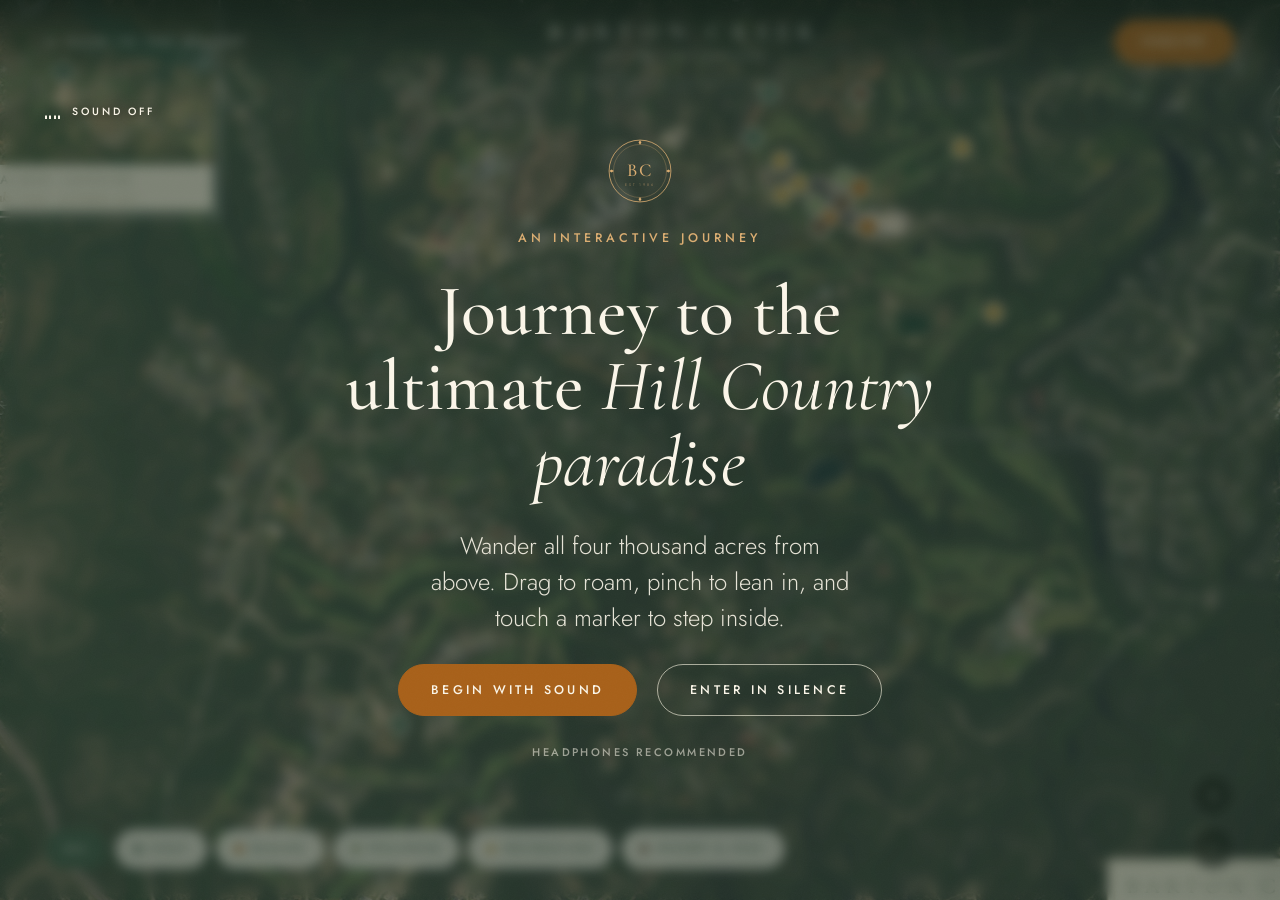
==== commit c4dd220b: "Replace illustrated map with hyper-real aerial of the actual estate - Stitch 140 USGS/NAIP public-do" ====
--- a/explore.html
+++ b/explore.html
@@ -38,177 +38,81 @@
 <div class="explore-app">
   <div class="explore-stage">
     <div class="explore-canvas">
-      <svg viewBox="0 0 1600 1100" preserveAspectRatio="xMidYMid slice" xmlns="http://www.w3.org/2000/svg" role="img" aria-label="Illustrated map of the Barton Creek estate">
+      <img class="explore-base" src="assets/img/estate-aerial.jpg" alt="Aerial view of the Barton Creek estate" draggable="false">
+      <svg class="explore-overlay" viewBox="0 0 1600 1100" xmlns="http://www.w3.org/2000/svg" aria-hidden="true">
 <defs>
-  <radialGradient id="mapglow" cx="50%" cy="42%" r="75%">
-    <stop offset="0%" stop-color="#f6efdc"/><stop offset="100%" stop-color="#ece2c8"/>
+  <radialGradient id="vign" cx="50%" cy="46%" r="72%">
+    <stop offset="62%" stop-color="#10160f" stop-opacity="0"/>
+    <stop offset="100%" stop-color="#10160f" stop-opacity="0.34"/>
   </radialGradient>
-  <g id="oak"><circle cx="0" cy="0" r="9" fill="#aebd9b"/><circle cx="10" cy="5" r="7" fill="#a3b390"/><circle cx="-9" cy="6" r="6.5" fill="#b6c4a4"/></g>
-  <g id="grove">
-    <use href="#oak" transform="translate(0,0)"/><use href="#oak" transform="translate(30,14) scale(0.8)"/>
-    <use href="#oak" transform="translate(-26,18) scale(0.9)"/><use href="#oak" transform="translate(8,32) scale(0.7)"/>
-    <use href="#oak" transform="translate(-14,-22) scale(0.75)"/>
-  </g>
+  <style>
+    .mlabel { font-family: Jost, sans-serif; fill: #fbf6e9; paint-order: stroke; stroke: #14201a; stroke-opacity: .62; stroke-width: 3px; }
+    .mlabel--gold { fill: #ecc78f; }
+    .mital { font-family: "Cormorant Garamond", Georgia, serif; font-style: italic; fill: #fbf6e9; paint-order: stroke; stroke: #14201a; stroke-opacity: .55; stroke-width: 2.6px; }
+  </style>
 </defs>
 
-<rect width="1600" height="1100" fill="url(#mapglow)"/>
+<rect width="1600" height="1100" fill="url(#vign)"/>
 
-<!-- terrain patches -->
-<path d="M120 180 C300 90 560 130 640 230 C720 330 560 420 420 450 C260 480 80 420 90 320 C95 260 80 210 120 180Z" fill="#e9dfc6" opacity="0.8"/>
-<path d="M300 560 C440 480 660 520 700 640 C740 760 620 860 460 870 C300 880 200 800 210 700 C216 640 240 600 300 560Z" fill="#ede3ca" opacity="0.9"/>
-<path d="M880 520 C1060 460 1300 500 1360 620 C1420 740 1300 860 1100 870 C940 878 840 780 850 670 C856 610 840 560 880 520Z" fill="#e8ddc2" opacity="0.85"/>
-<path d="M950 150 C1120 90 1340 130 1400 230 C1450 320 1340 390 1180 400 C1020 410 900 340 910 250 C915 210 920 180 950 150Z" fill="#eee4cd" opacity="0.8"/>
+<!-- course & landmark labels -->
+<g text-anchor="middle">
+  <text class="mlabel" x="820" y="178" font-size="15" letter-spacing="4">FAZIO FOOTHILLS</text>
+  <text class="mlabel" x="550" y="876" font-size="15" letter-spacing="4">FAZIO CANYONS</text>
+  <text class="mlabel" x="1061" y="528" font-size="15" letter-spacing="4">COORE CRENSHAW</text>
+  <text class="mlabel mlabel--gold" x="992" y="342" font-size="16" letter-spacing="4.5">THE RESORT</text>
+  <text class="mlabel" x="1128" y="193" font-size="12" letter-spacing="3.2" opacity=".92">GREENBELT TRAILS</text>
+  <text class="mlabel" x="1044" y="146" font-size="12" letter-spacing="3.2" opacity=".92">THE RESIDENCES</text>
+</g>
+<g>
+  <text class="mital" x="1160" y="541" font-size="19" transform="rotate(-3 1160 541)">Barton Creek</text>
+  <text class="mital" x="118" y="568" font-size="18" transform="rotate(-62 118 568)">Barton Creek</text>
+  <text class="mital" x="244" y="1024" font-size="16">to Highway 71</text>
+</g>
+<text class="mlabel" x="1504" y="78" text-anchor="end" font-size="13" letter-spacing="3">TO AUSTIN ↗ 25 MIN</text>
 
-<!-- contour lines -->
-<g fill="none" stroke="#c9bb98" stroke-width="1" opacity="0.55">
-  <path d="M340 250 C420 210 540 230 570 290 C600 350 520 400 430 405 C340 410 270 360 280 310 C286 280 300 265 340 250Z"/>
-  <path d="M355 268 C425 235 525 252 550 300 C575 348 510 388 435 392 C360 396 300 356 308 316 C313 292 322 280 355 268Z" opacity="0.8"/>
-  <path d="M372 287 C430 262 508 276 528 312 C548 348 498 378 440 380 C382 382 332 352 338 322 C342 304 348 296 372 287Z" opacity="0.6"/>
-  <path d="M430 640 C510 600 630 620 660 690 C690 760 600 815 500 820 C400 825 330 770 340 715 C346 680 365 665 430 640Z"/>
-  <path d="M448 660 C515 628 615 644 640 700 C665 756 590 800 508 804 C426 808 368 762 376 718 C381 690 395 678 448 660Z" opacity="0.75"/>
-  <path d="M468 682 C520 658 595 670 615 712 C635 754 580 786 518 788 C456 790 412 756 418 724 C422 704 430 696 468 682Z" opacity="0.55"/>
-  <path d="M1000 600 C1090 558 1220 580 1255 655 C1290 730 1195 790 1085 795 C975 800 900 742 912 682 C919 645 935 628 1000 600Z"/>
-  <path d="M1018 622 C1095 586 1205 604 1235 666 C1265 728 1182 776 1090 780 C998 784 935 736 945 686 C951 654 962 642 1018 622Z" opacity="0.75"/>
-  <path d="M1090 215 C1160 185 1265 200 1290 250 C1315 300 1245 340 1165 343 C1085 346 1030 310 1038 272 C1043 248 1052 232 1090 215Z"/>
-  <path d="M1105 232 C1165 207 1252 219 1273 260 C1294 301 1236 333 1170 335 C1104 337 1058 308 1065 277 C1069 257 1075 245 1105 232Z" opacity="0.7"/>
+<!-- compass -->
+<g transform="translate(1462,206)" opacity=".95">
+  <circle r="44" fill="none" stroke="#fbf6e9" stroke-width="1.1" opacity=".8"/>
+  <circle r="34" fill="none" stroke="#fbf6e9" stroke-width="0.5" opacity=".5"/>
+  <path d="M0 -42 6 0 0 42 -6 0Z" fill="#fbf6e9" opacity=".92"/>
+  <path d="M-42 0 0 -6 42 0 0 6Z" fill="#fbf6e9" opacity=".45"/>
+  <text class="mlabel" y="-52" text-anchor="middle" font-size="14" letter-spacing="2">N</text>
 </g>
 
-<!-- Barton Creek -->
-<path d="M40 660 C200 615 290 700 420 690 C550 680 570 590 710 602 C850 614 868 706 990 716 C1112 726 1150 642 1268 642 C1386 642 1460 700 1572 678"
-  fill="none" stroke="#a8c2bb" stroke-width="13" stroke-linecap="round" opacity="0.95"/>
-<path d="M40 660 C200 615 290 700 420 690 C550 680 570 590 710 602 C850 614 868 706 990 716 C1112 726 1150 642 1268 642 C1386 642 1460 700 1572 678"
-  fill="none" stroke="#cfe0da" stroke-width="4" stroke-linecap="round" opacity="0.9"/>
-<path d="M760 330 C775 400 718 470 730 540 C737 580 712 596 706 601" fill="none" stroke="#a8c2bb" stroke-width="7" stroke-linecap="round" opacity="0.8"/>
-<path d="M1240 870 C1252 800 1230 740 1262 660" fill="none" stroke="#a8c2bb" stroke-width="6" stroke-linecap="round" opacity="0.7"/>
-
-<!-- entry drive -->
-<path d="M804 40 C800 130 740 200 752 300 C760 366 770 420 762 470" fill="none" stroke="#b8a685" stroke-width="5" stroke-dasharray="1 10" stroke-linecap="round"/>
-<path d="M762 470 C820 480 858 452 842 430" fill="none" stroke="#b8a685" stroke-width="4" stroke-dasharray="1 9" stroke-linecap="round"/>
-<path d="M762 470 C700 480 668 440 664 426" fill="none" stroke="#b8a685" stroke-width="4" stroke-dasharray="1 9" stroke-linecap="round"/>
-
-<!-- trails -->
-<path d="M1120 451 C1180 470 1230 520 1300 530 C1380 542 1430 590 1452 628" fill="none" stroke="#a8946f" stroke-width="2.4" stroke-dasharray="2 8" stroke-linecap="round"/>
-<path d="M1120 451 C1100 500 1140 560 1190 600" fill="none" stroke="#a8946f" stroke-width="2" stroke-dasharray="2 8" stroke-linecap="round"/>
-
-<!-- fairways: Fazio Canyons (NW) -->
-<g fill="#c6d2a2">
-  <path d="M250 270 C290 240 350 248 360 286 C370 324 320 350 280 342 C240 334 222 296 250 270Z"/>
-  <path d="M330 350 C376 330 430 350 428 390 C426 430 366 446 330 426 C296 408 296 368 330 350Z"/>
-  <path d="M232 360 C268 346 308 364 304 398 C300 432 250 440 224 420 C200 402 204 372 232 360Z"/>
-  <path d="M362 252 C390 230 436 236 444 266 C452 296 416 318 384 308 C354 300 340 270 362 252Z"/>
-</g>
-<!-- fairways: Fazio Foothills (SW) -->
-<g fill="#c9d4a6">
-  <path d="M400 600 C448 574 510 588 514 630 C518 672 458 694 416 678 C378 664 368 620 400 600Z"/>
-  <path d="M500 680 C548 660 606 678 604 718 C602 758 540 772 502 752 C468 734 468 696 500 680Z"/>
-  <path d="M398 706 C436 690 480 708 476 744 C472 780 418 788 390 766 C366 746 370 718 398 706Z"/>
-  <path d="M530 600 C566 580 614 592 618 624 C622 658 576 676 542 662 C512 650 504 616 530 600Z"/>
-  <path d="M460 760 C496 744 540 760 536 794 C532 826 482 834 456 814 C434 796 436 772 460 760Z"/>
-</g>
-<!-- fairways: Coore Crenshaw (SE) -->
-<g fill="#c4cf9e">
-  <path d="M950 660 C998 634 1060 648 1064 690 C1068 732 1008 754 966 738 C928 724 918 680 950 660Z"/>
-  <path d="M1060 730 C1108 710 1166 728 1164 768 C1162 808 1100 822 1062 802 C1028 784 1028 746 1060 730Z"/>
-  <path d="M1150 640 C1186 620 1234 632 1238 664 C1242 698 1196 716 1162 702 C1132 690 1124 656 1150 640Z"/>
-  <path d="M980 780 C1016 764 1060 780 1056 814 C1052 846 1002 854 976 834 C954 816 956 796 980 780Z"/>
-</g>
-<!-- greens & bunkers -->
-<g>
-  <circle cx="352" cy="290" r="7" fill="#9fb079"/><circle cx="420" cy="396" r="7" fill="#9fb079"/>
-  <circle cx="508" cy="634" r="7" fill="#9fb079"/><circle cx="596" cy="722" r="7" fill="#9fb079"/><circle cx="610" cy="628" r="6" fill="#9fb079"/>
-  <circle cx="1056" cy="694" r="7" fill="#9fb079"/><circle cx="1156" cy="772" r="7" fill="#9fb079"/><circle cx="1230" cy="668" r="6" fill="#9fb079"/>
-  <ellipse cx="334" cy="306" rx="6" ry="4" fill="#efe2bd"/><ellipse cx="438" cy="380" rx="6" ry="4" fill="#efe2bd"/>
-  <ellipse cx="488" cy="648" rx="7" ry="4.5" fill="#efe2bd"/><ellipse cx="576" cy="736" rx="6" ry="4" fill="#efe2bd"/>
-  <ellipse cx="1036" cy="708" rx="7" ry="4.5" fill="#efe2bd"/><ellipse cx="1140" cy="786" rx="6" ry="4" fill="#efe2bd"/>
-</g>
-<!-- practice range -->
-<path d="M612 590 L700 612 L692 648 L604 626 Z" fill="#cdd8ab" opacity="0.9"/>
-
-<!-- groves -->
-<use href="#grove" transform="translate(180,520) scale(1.1)"/>
-<use href="#grove" transform="translate(640,170) scale(0.9)"/>
-<use href="#grove" transform="translate(1330,340) scale(1.2)"/>
-<use href="#grove" transform="translate(1420,800) scale(1)"/>
-<use href="#grove" transform="translate(900,930) scale(1.1)"/>
-<use href="#grove" transform="translate(540,940) scale(0.85)"/>
-<use href="#grove" transform="translate(1180,180) scale(0.8)"/>
-<use href="#grove" transform="translate(80,840) scale(0.9)"/>
-<use href="#grove" transform="translate(990,420) scale(0.75)"/>
-
-<!-- resort cluster -->
-<g>
-  <rect x="726" y="452" width="74" height="34" rx="3" fill="#8d7458" transform="rotate(-4 763 469)"/>
-  <rect x="700" y="492" width="46" height="24" rx="3" fill="#9b8266" transform="rotate(6 723 504)"/>
-  <rect x="800" y="492" width="40" height="22" rx="3" fill="#9b8266" transform="rotate(-7 820 503)"/>
-  <rect x="650" y="414" width="30" height="20" rx="3" fill="#a58c6e"/>
-  <rect x="828" y="420" width="32" height="20" rx="3" fill="#a58c6e" transform="rotate(5 844 430)"/>
-  <ellipse cx="816" cy="372" rx="22" ry="9" fill="#a9cdd0"/>
-  <ellipse cx="872" cy="310" rx="18" ry="10" fill="#a9cdd0"/>
-  <rect x="930" y="336" width="26" height="18" rx="3" fill="#a58c6e" transform="rotate(-6 943 345)"/>
-  <g fill="#b3957a"><rect x="566" y="328" width="16" height="26" rx="2"/><rect x="588" y="328" width="16" height="26" rx="2"/></g>
-  <rect x="946" y="600" width="44" height="26" rx="3" fill="#9b8266" transform="rotate(3 968 613)"/>
-  <g fill="#8d7458"><rect x="1034" y="232" width="14" height="12" rx="2"/><rect x="1056" y="244" width="14" height="12" rx="2"/><rect x="1076" y="228" width="14" height="12" rx="2"/><rect x="1052" y="212" width="14" height="12" rx="2"/></g>
+<!-- true scale bar: plate width ≈ 6.96 km → 1 mile = 370 units -->
+<g transform="translate(80,1012)">
+  <path d="M0 0 H370" stroke="#fbf6e9" stroke-width="1.6" opacity=".9"/>
+  <path d="M0 -6 V6 M185 -5 V5 M370 -6 V6" stroke="#fbf6e9" stroke-width="1.3" opacity=".9"/>
+  <text class="mlabel" x="0" y="24" font-size="11" letter-spacing="2">0</text>
+  <text class="mlabel" x="172" y="24" font-size="11" letter-spacing="2">½ MI</text>
+  <text class="mlabel" x="352" y="24" font-size="11" letter-spacing="2">1 MI</text>
 </g>
 
-<!-- Lake Travis inset -->
+<!-- Palmer Lakeside inset -->
 <g>
-  <rect x="64" y="64" width="300" height="190" rx="4" fill="#f2ead6" stroke="#b9a98a" stroke-width="1.2"/>
-  <rect x="72" y="72" width="284" height="174" rx="3" fill="none" stroke="#cabd9c" stroke-width="0.6"/>
-  <path d="M84 160 C140 120 200 180 260 140 C310 108 350 150 356 170 L356 238 L72 238 L72 180 Z" fill="#aecdd2" opacity="0.85"/>
-  <path d="M150 196 C190 176 250 200 300 184" fill="none" stroke="#cfe0da" stroke-width="3" opacity="0.8"/>
-  <g fill="#c6d2a2"><path d="M120 110 C150 96 190 104 192 126 C194 148 156 158 130 148 C108 140 102 122 120 110Z"/><path d="M210 96 C236 86 268 94 268 112 C268 130 238 138 216 130 C198 122 196 104 210 96Z"/></g>
-  <circle cx="188" cy="122" r="5" fill="#9fb079"/>
-  <text x="214" y="226" text-anchor="middle" font-family="Jost, sans-serif" font-size="13" letter-spacing="3.5" fill="#6b6044">PALMER LAKESIDE</text>
-  <text x="214" y="92" text-anchor="middle" font-family="Cormorant Garamond, Georgia, serif" font-style="italic" font-size="16" fill="#7d7457">Lake Travis · 40 min</text>
-</g>
-
-<!-- labels -->
-<g font-family="Jost, sans-serif" fill="#6e7a5e">
-  <text x="336" y="312" text-anchor="middle" font-size="15" letter-spacing="4">FAZIO CANYONS</text>
-  <text x="478" y="648" text-anchor="middle" font-size="15" letter-spacing="4">FAZIO FOOTHILLS</text>
-  <text x="1062" y="712" text-anchor="middle" font-size="15" letter-spacing="4">COORE CRENSHAW</text>
-  <text x="762" y="530" text-anchor="middle" font-size="16" letter-spacing="4.5" fill="#5f4f38">THE RESORT</text>
-  <text x="1310" y="500" text-anchor="middle" font-size="13" letter-spacing="3.5" fill="#8a795c">GREENBELT TRAILS</text>
-  <text x="1056" y="284" text-anchor="middle" font-size="13" letter-spacing="3.5" fill="#8a795c">THE RESIDENCES</text>
-</g>
-<g font-family="Cormorant Garamond, Georgia, serif" font-style="italic" fill="#7d8d83">
-  <text x="430" y="730" font-size="19" transform="rotate(-3 430 730)">Barton Creek</text>
-  <text x="1330" y="630" font-size="17" transform="rotate(-2 1330 630)">to the Greenbelt</text>
-  <text x="760" y="84" font-size="16" fill="#94855f">Barton Club Drive</text>
-</g>
-<text x="1508" y="80" text-anchor="end" font-family="Jost, sans-serif" font-size="13" letter-spacing="3" fill="#8a795c">TO AUSTIN ↗ 25 MIN</text>
-
-<!-- compass -->
-<g transform="translate(1448,200)" fill="none" stroke="#8a795c">
-  <circle r="44" stroke-width="1"/>
-  <circle r="34" stroke-width="0.5" opacity="0.6"/>
-  <path d="M0 -42 6 0 0 42 -6 0Z" fill="#8a795c" stroke="none" opacity="0.85"/>
-  <path d="M-42 0 0 -6 42 0 0 6Z" fill="#8a795c" stroke="none" opacity="0.4"/>
-  <text y="-52" text-anchor="middle" font-family="Jost, sans-serif" font-size="14" letter-spacing="2" fill="#6b6044" stroke="none">N</text>
-</g>
-
-<!-- scale bar -->
-<g transform="translate(80,1006)" stroke="#8a795c" fill="#6b6044" font-family="Jost, sans-serif" font-size="11" letter-spacing="2">
-  <path d="M0 0 H180" stroke-width="1.4"/><path d="M0 -5 V5 M90 -4 V4 M180 -5 V5" stroke-width="1.2"/>
-  <text x="0" y="22" stroke="none">0</text><text x="78" y="22" stroke="none">½ MI</text><text x="164" y="22" stroke="none">1 MI</text>
+  <rect x="58" y="58" width="312" height="248" fill="none" stroke="#fbf6e9" stroke-width="1.8" opacity=".95"/>
+  <image href="assets/img/lakeside-aerial.jpg" x="64" y="64" width="300" height="190" preserveAspectRatio="xMidYMid slice"/>
+  <rect x="64" y="254" width="300" height="46" fill="#f4edda"/>
+  <text x="214" y="273" text-anchor="middle" font-family="Jost, sans-serif" font-size="12" letter-spacing="3.4" fill="#4c5a44">PALMER LAKESIDE</text>
+  <text x="214" y="291" text-anchor="middle" font-family="Cormorant Garamond, Georgia, serif" font-style="italic" font-size="14" fill="#94855f">Lake Travis · 40 minutes west</text>
 </g>
 
 <!-- cartouche -->
-<g transform="translate(1262,952)">
-  <rect width="266" height="92" rx="3" fill="#f4edda" stroke="#b9a98a" stroke-width="1.2"/>
-  <rect x="7" y="7" width="252" height="78" rx="2" fill="none" stroke="#cabd9c" stroke-width="0.6"/>
-  <text x="133" y="36" text-anchor="middle" font-family="Cormorant Garamond, Georgia, serif" font-size="23" letter-spacing="6" fill="#4c5a44">BARTON CREEK</text>
-  <text x="133" y="56" text-anchor="middle" font-family="Jost, sans-serif" font-size="9.5" letter-spacing="3.4" fill="#8a795c">AN OMNI RESORT &amp; SPA</text>
-  <text x="133" y="74" text-anchor="middle" font-family="Cormorant Garamond, Georgia, serif" font-style="italic" font-size="13" fill="#94855f">Texas Hill Country · est. 1986</text>
+<g transform="translate(1258,948)">
+  <rect width="270" height="100" rx="3" fill="#f4edda" stroke="#b9a98a" stroke-width="1.2"/>
+  <rect x="7" y="7" width="256" height="86" rx="2" fill="none" stroke="#cabd9c" stroke-width="0.6"/>
+  <text x="135" y="34" text-anchor="middle" font-family="Cormorant Garamond, Georgia, serif" font-size="22" letter-spacing="6" fill="#4c5a44">BARTON CREEK</text>
+  <text x="135" y="53" text-anchor="middle" font-family="Jost, sans-serif" font-size="9.5" letter-spacing="3.4" fill="#8a795c">AN OMNI RESORT &amp; SPA</text>
+  <text x="135" y="71" text-anchor="middle" font-family="Cormorant Garamond, Georgia, serif" font-style="italic" font-size="13" fill="#94855f">Texas Hill Country · est. 1986</text>
+  <text x="135" y="87" text-anchor="middle" font-family="Jost, sans-serif" font-size="7.5" letter-spacing="2" fill="#a8997a">AERIAL IMAGERY · USGS NAIP</text>
 </g>
 
 <!-- frame -->
-<rect x="26" y="26" width="1548" height="1048" fill="none" stroke="#a8997a" stroke-width="1.6"/>
-<rect x="38" y="38" width="1524" height="1024" fill="none" stroke="#bfb191" stroke-width="0.7"/>
-<g fill="#a8997a">
-  <path d="M26 26l8 0 0 8-8 0z" opacity="0"/>
-  <path d="M26 20l4 6-4 6-4-6z"/><path d="M1574 20l4 6-4 6-4-6z"/>
-  <path d="M26 1068l4 6-4 6-4-6z"/><path d="M1574 1068l4 6-4 6-4-6z"/>
+<rect x="22" y="22" width="1556" height="1056" fill="none" stroke="#fbf6e9" stroke-width="1.6" opacity=".75"/>
+<rect x="34" y="34" width="1532" height="1032" fill="none" stroke="#fbf6e9" stroke-width="0.6" opacity=".45"/>
+<g fill="#fbf6e9" opacity=".85">
+  <path d="M22 16l4 6-4 6-4-6z"/><path d="M1578 16l4 6-4 6-4-6z"/>
+  <path d="M22 1072l4 6-4 6-4-6z"/><path d="M1578 1072l4 6-4 6-4-6z"/>
 </g>
 </svg>
       <div class="explore-pins"></div>
@@ -217,8 +121,8 @@
 
   <div class="explore-chrome">
     <div class="explore-topbar">
-      <a class="header-link header-link--ghost" style="color:var(--c-pine)" href="index.html"><svg viewBox="0 0 16 16" aria-hidden="true"><path d="M1 8h13M9.5 3.5 14 8l-4.5 4.5" fill="none" stroke="currentColor" stroke-width="1.4"/></svg> Back to the resort</a>
-      <a class="brand" style="color:var(--c-pine)" href="index.html" aria-label="Barton Creek home">
+      <a class="header-link header-link--ghost" href="index.html"><svg viewBox="0 0 16 16" aria-hidden="true"><path d="M1 8h13M9.5 3.5 14 8l-4.5 4.5" fill="none" stroke="currentColor" stroke-width="1.4"/></svg> Back to the resort</a>
+      <a class="brand" href="index.html" aria-label="Barton Creek home">
         <span class="brand__name">Barton Creek</span>
         <span class="brand__sub">Explore the Grounds</span>
       </a>
--- a/assets/css/main.css
+++ b/assets/css/main.css
@@ -1927,14 +1927,25 @@
 .map-teaser__bg {
   position: absolute;
   inset: 0;
-  opacity: 0.16;
   pointer-events: none;
-}
-
-.map-teaser__bg svg {
+  overflow: hidden;
+}
+
+.map-teaser__bg img {
   width: 100%;
   height: 100%;
   object-fit: cover;
+  opacity: 0.42;
+  filter: saturate(0.72) brightness(0.66) contrast(1.05);
+}
+
+.map-teaser__bg::after {
+  content: "";
+  position: absolute;
+  inset: 0;
+  background:
+    radial-gradient(ellipse at 50% 45%, rgba(29, 44, 35, 0.18) 0%, rgba(29, 44, 35, 0.86) 78%),
+    linear-gradient(180deg, rgba(29, 44, 35, 0.85) 0%, rgba(29, 44, 35, 0.25) 30%, rgba(29, 44, 35, 0.3) 70%, rgba(29, 44, 35, 0.9) 100%);
 }
 
 .map-teaser__inner {
@@ -1966,7 +1977,9 @@
 .explore-app {
   position: fixed;
   inset: 0;
-  background: var(--c-sand);
+  background:
+    radial-gradient(ellipse at 50% 40%, #243528 0%, #16211a 70%),
+    var(--c-ink);
   overflow: hidden;
   touch-action: none;
 }
@@ -1990,12 +2003,25 @@
   margin: -550px 0 0 -800px;
   transform-origin: center;
   will-change: transform;
-}
-
-.explore-canvas svg {
+  box-shadow: 0 40px 120px rgba(8, 14, 10, 0.65);
+}
+
+.explore-base {
+  position: absolute;
+  inset: 0;
   width: 100%;
   height: 100%;
-  display: block;
+  object-fit: cover;
+  user-select: none;
+  -webkit-user-drag: none;
+}
+
+.explore-overlay {
+  position: absolute;
+  inset: 0;
+  width: 100%;
+  height: 100%;
+  pointer-events: none;
 }
 
 .explore-pins {
@@ -2008,10 +2034,14 @@
   height: 100vh;
 }
 
-/* map pins */
+/* map pins — counter-scaled by JS so they keep constant screen size */
+.explore-pins {
+  --pinscale: 1;
+}
+
 .pin {
   position: absolute;
-  transform: translate(-50%, -50%);
+  transform: translate(-50%, -50%) scale(var(--pinscale, 1));
   z-index: 5;
 }
 
@@ -2108,7 +2138,8 @@
   align-items: center;
   justify-content: space-between;
   padding: 2rem clamp(2rem, 3.5vw, 5.6rem);
-  background: linear-gradient(180deg, rgba(251, 246, 233, 0.95), rgba(251, 246, 233, 0));
+  color: var(--c-cream);
+  background: linear-gradient(180deg, rgba(13, 19, 14, 0.85), rgba(13, 19, 14, 0));
 }
 
 .explore-bottombar {
@@ -2171,18 +2202,46 @@
   place-items: center;
   width: 4.4rem;
   height: 4.4rem;
-  border: 1px solid rgba(60, 90, 70, 0.35);
+  border: 1px solid rgba(251, 246, 233, 0.45);
   border-radius: 50%;
-  background: rgba(251, 246, 233, 0.9);
-  color: var(--c-pine);
+  background: rgba(13, 19, 14, 0.55);
+  -webkit-backdrop-filter: blur(6px);
+  backdrop-filter: blur(6px);
+  color: var(--c-cream);
   font-size: 1.8rem;
   font-weight: 300;
   transition: background 0.3s, color 0.3s;
 }
 
 .zoom-btn:hover {
-  background: var(--c-pine);
+  background: var(--c-cream);
+  color: var(--c-pine);
+}
+
+/* Sound toggle sits under the topbar on the map (chips own the bottom-left) */
+body.explore-body .sound-toggle {
+  left: clamp(2rem, 3.5vw, 5.6rem);
+  bottom: auto;
+  top: calc(var(--nav-h) + 1.6rem);
+  mix-blend-mode: normal;
   color: var(--c-cream);
+  text-shadow: 0 1px 8px rgba(13, 19, 14, 0.8);
+}
+
+.explore-topbar .header-link--ghost svg {
+  transform: rotate(180deg);
+}
+
+@media (max-width: 640px) {
+  /* collapse the back-link to its arrow so it can't wrap into the brand */
+  .explore-topbar .header-link--ghost {
+    font-size: 0;
+    letter-spacing: 0;
+  }
+  .explore-topbar .header-link--ghost svg {
+    width: 1.8rem;
+    height: 1.8rem;
+  }
 }
 
 /* explore drawer */
